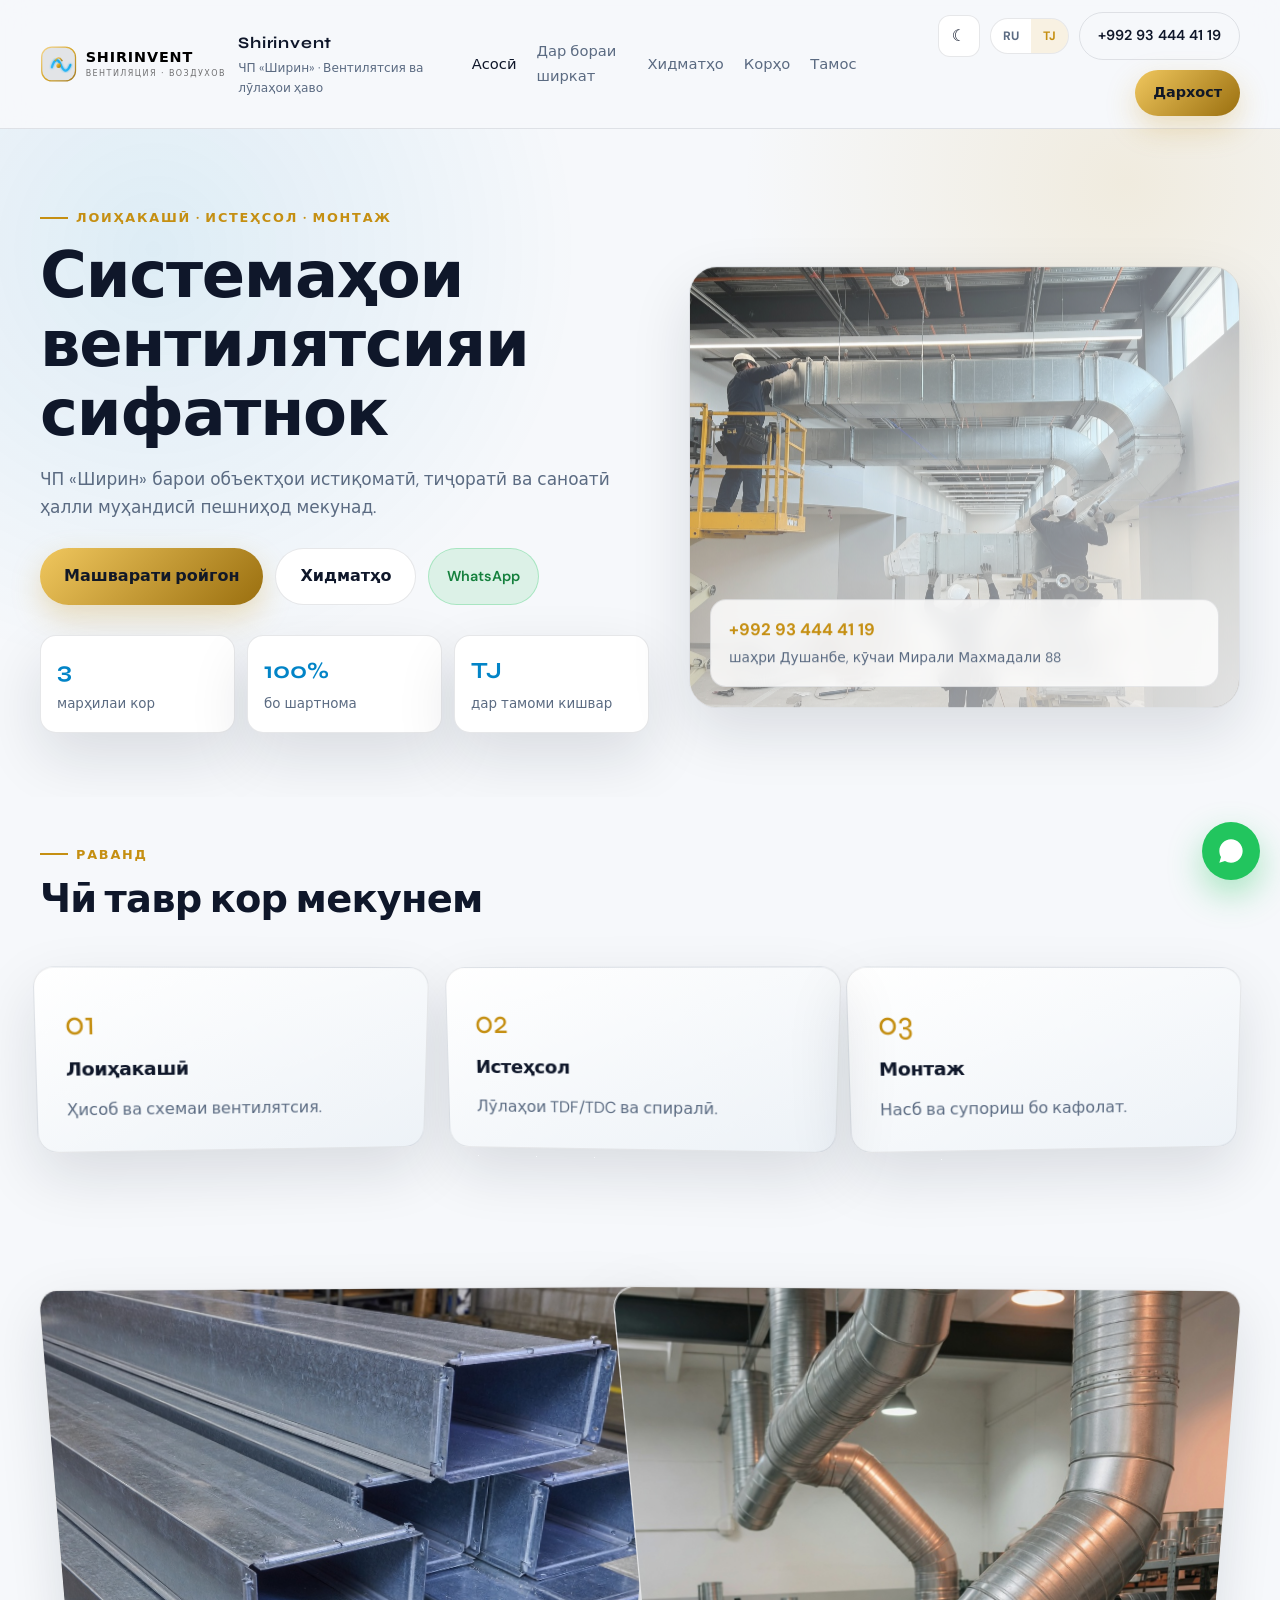
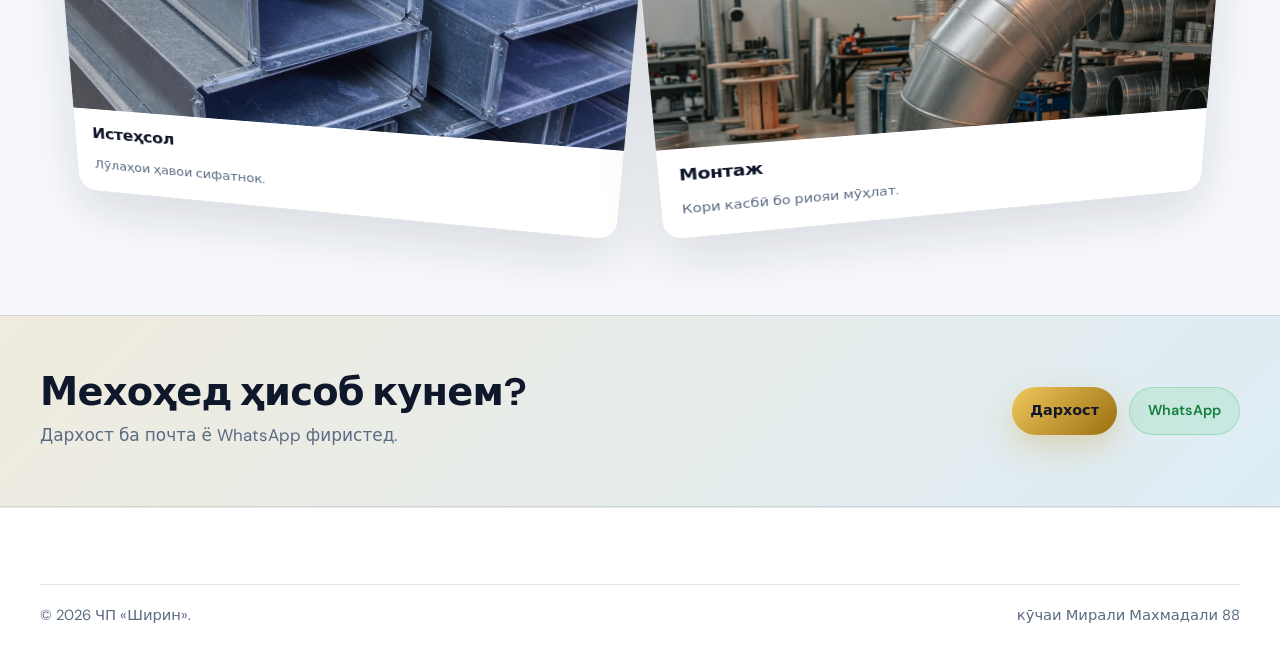
==== tj/index.html @ 2869052f "Initial release: bilingual Shirinvent website (RU/TJ) Premium HVAC company site with dark/light them" ====
<!doctype html>
<html lang="tg">
<head>
  <meta charset="utf-8">
  <meta name="viewport" content="width=device-width, initial-scale=1">
  <title>Shirinvent — Вентилятсия ва лӯлаҳои ҳаво</title>
  <meta name="description" content="ЧП «Ширин» — лоиҳакашӣ, истеҳсол ва монтаж. Душанбе, кӯчаи Мирали Махмадали 88.">
  <link rel="icon" href="../assets/images/logo.svg" type="image/svg+xml">
  <link rel="alternate" hreflang="ru" href="../ru/index.html">
  <link rel="alternate" hreflang="tg" href="./index.html">
  <script>(function(){var t=localStorage.getItem("shirinvent-theme");if(t)document.documentElement.setAttribute("data-theme",t);})();</script>
  <link rel="preconnect" href="https://fonts.googleapis.com">
  <link rel="preconnect" href="https://fonts.gstatic.com" crossorigin>
  <link href="https://fonts.googleapis.com/css2?family=DM+Sans:ital,opsz,wght@0,9..40,400;0,9..40,500;0,9..40,700&family=Syne:wght@500;700;800&display=swap" rel="stylesheet">
  <link rel="stylesheet" href="../assets/css/styles.css">
</head>
<body>
  <div class="scroll-progress" aria-hidden="true"></div>
  <header class="topbar">
    <div class="shell topbar-inner">
      <a class="brand" href="./index.html"><img class="brand-mark" src="../assets/images/logo.svg" alt="Shirinvent" width="200" height="48"><span class="brand-copy"><strong>Shirinvent</strong><span>ЧП «Ширин» · Вентилятсия ва лӯлаҳои ҳаво</span></span></a>
      <nav class="nav"><a aria-current="page" href="./index.html">Асосӣ</a><a href="./about.html">Дар бораи ширкат</a><a href="./services.html">Хидматҳо</a><a href="./gallery.html">Корҳо</a><a href="./contacts.html">Тамос</a></nav>
      <div class="header-actions">
        <button class="theme-toggle" type="button" data-theme-toggle aria-pressed="true" aria-label="Мавзӯъ"><span class="theme-icon-sun">☀</span><span class="theme-icon-moon">☾</span></button>
        <div class="lang-switch"><a href="../ru/index.html">RU</a><a class="active" href="./index.html">TJ</a></div>
        <a class="ghost" href="tel:+992934444119">+992 93 444 41 19</a>
        <a class="cta" href="./contacts.html#lead-form">Дархост</a>
        <button class="menu-toggle" type="button" data-menu-button aria-expanded="false">≡</button>
      </div>
    </div>
    <div class="shell mobile-panel" data-mobile-panel><nav><a href="./index.html">Асосӣ</a><a href="./about.html">Дар бораи ширкат</a><a href="./services.html">Хидматҳо</a><a href="./gallery.html">Корҳо</a><a href="./contacts.html">Тамос</a><a href="../ru/index.html">Русский</a></nav></div>
  </header>
  <main>
    <section class="hero">
      <div class="shell hero-grid">
        <div class="hero-copy">
          <span class="eyebrow" data-reveal>Лоиҳакашӣ · Истеҳсол · Монтаж</span>
          <h1 data-reveal data-delay="1">Системаҳои вентилятсияи сифатнок</h1>
          <p class="lead" data-reveal data-delay="2">ЧП «Ширин» барои объектҳои истиқоматӣ, тиҷоратӣ ва саноатӣ ҳалли муҳандисӣ пешниҳод мекунад.</p>
          <div class="hero-actions" data-reveal data-delay="3">
            <a class="cta cta-lg" href="./contacts.html#lead-form">Машварати ройгон</a>
            <a class="cta-outline cta-lg" href="./services.html">Хидматҳо</a>
            <a class="whatsapp" href="https://wa.me/992934444119">WhatsApp</a>
          </div>
          <div class="hero-metrics" data-reveal data-delay="3">
            <article class="metric"><strong>3</strong><span>марҳилаи кор</span></article>
            <article class="metric"><strong>100%</strong><span>бо шартнома</span></article>
            <article class="metric"><strong>TJ</strong><span>дар тамоми кишвар</span></article>
          </div>
        </div>
        <div class="hero-visual" data-parallax="0.12" data-reveal data-delay="2">
          <img src="../assets/images/hero-ducts.jpg" alt="Лӯлаҳои ҳавои спиралӣ" width="1152" height="864" loading="eager">
          <div class="hero-badge"><strong>+992 93 444 41 19</strong><span>шаҳри Душанбе, кӯчаи Мирали Махмадали 88</span></div>
        </div>
      </div>
    </section>
    <section class="scroll-3d-stage" data-3d-stage>
      <div class="shell">
        <div class="section-head"><div><span class="section-kicker">Раванд</span><h2>Чӣ тавр кор мекунем</h2></div></div>
        <div class="scroll-3d-track">
          <article class="scroll-3d-card" data-3d-card data-reveal><div class="step">01</div><h3>Лоиҳакашӣ</h3><p style="color:var(--muted);margin:0;">Ҳисоб ва схемаи вентилятсия.</p></article>
          <article class="scroll-3d-card" data-3d-card data-reveal data-delay="1"><div class="step">02</div><h3>Истеҳсол</h3><p style="color:var(--muted);margin:0;">Лӯлаҳои TDF/TDC ва спиралӣ.</p></article>
          <article class="scroll-3d-card" data-3d-card data-reveal data-delay="2"><div class="step">03</div><h3>Монтаж</h3><p style="color:var(--muted);margin:0;">Насб ва супориш бо кафолат.</p></article>
        </div>
      </div>
    </section>
    <section class="section">
      <div class="shell split">
        <article class="media-card" data-reveal data-3d-card><img src="../assets/images/production.jpg" alt="Истеҳсол" loading="lazy"><div class="media-body"><h3>Истеҳсол</h3><p>Лӯлаҳои ҳавои сифатнок.</p></div></article>
        <article class="media-card" data-reveal data-delay="1" data-3d-card><img src="../assets/images/installation.jpg" alt="Монтаж" loading="lazy"><div class="media-body"><h3>Монтаж</h3><p>Кори касбӣ бо риояи мӯҳлат.</p></div></article>
      </div>
    </section>
    <section class="cta-band"><div class="shell cta-band-inner"><div><h2 style="margin-bottom:8px;">Мехоҳед ҳисоб кунем?</h2><p class="lead" style="margin:0;">Дархост ба почта ё WhatsApp фиристед.</p></div><div class="hero-actions" style="margin:0;"><a class="cta" href="./contacts.html#lead-form">Дархост</a><a class="whatsapp" href="https://wa.me/992934444119">WhatsApp</a></div></div></section>
  </main>
  <footer class="footer"><div class="shell"><div class="footer-bottom"><span>© <span data-year></span> ЧП «Ширин».</span><span>кӯчаи Мирали Махмадали 88</span></div></div></footer>
  <a class="float-wa" href="https://wa.me/992934444119" target="_blank" rel="noopener" aria-label="WhatsApp"><svg viewBox="0 0 24 24" fill="currentColor" aria-hidden="true"><path d="M17.472 14.382c-.297-.149-1.758-.867-2.03-.967-.273-.099-.471-.148-.67.15-.197.297-.767.966-.94 1.164-.173.199-.347.223-.644.075-.297-.15-1.255-.463-2.39-1.475-.883-.788-1.48-1.761-1.653-2.059-.173-.297-.018-.458.13-.606.134-.133.298-.347.446-.52.149-.174.198-.298.298-.497.099-.198.05-.371-.025-.52-.075-.149-.669-1.612-.916-2.207-.242-.579-.487-.5-.669-.51-.173-.008-.371-.01-.57-.01-.198 0-.52.074-.792.372-.272.297-1.04 1.016-1.04 2.479 0 1.462 1.065 2.875 1.213 3.074.149.198 2.096 3.2 5.077 4.487.709.306 1.262.489 1.694.625.712.227 1.36.195 1.871.118.571-.085 1.758-.719 2.006-1.413.248-.694.248-1.289.173-1.413-.074-.124-.272-.198-.57-.347z"/><path d="M12 2C6.477 2 2 6.477 2 12c0 1.89.525 3.66 1.438 5.168L2 22l4.832-1.438A9.955 9.955 0 0012 22c5.523 0 10-4.477 10-10S17.523 2 12 2z"/></svg></a>
  <script src="../assets/js/app.js"></script>
</body>
</html>
---- assets/css/styles.css ----
:root,
[data-theme="dark"] {
  --bg: #070b10;
  --bg-elevated: #0f1620;
  --bg-card: #141d28;
  --bg-soft: #1a2432;
  --border: rgba(148, 163, 184, 0.16);
  --text: #eef3f9;
  --muted: #8fa3bb;
  --accent: #e8b84a;
  --accent-2: #c9921d;
  --accent-soft: rgba(232, 184, 74, 0.14);
  --sky: #38bdf8;
  --sky-soft: rgba(56, 189, 248, 0.14);
  --success: #22c55e;
  --danger: #f87171;
  --topbar-bg: rgba(7, 11, 16, 0.82);
  --hero-overlay: linear-gradient(135deg, rgba(7, 11, 16, 0.2), rgba(7, 11, 16, 0.75));
  --shadow: 0 28px 70px rgba(0, 0, 0, 0.42);
  --img-overlay: linear-gradient(180deg, transparent 30%, rgba(7, 11, 16, 0.88));
  color-scheme: dark;
}

[data-theme="light"] {
  --bg: #f6f8fb;
  --bg-elevated: #ffffff;
  --bg-card: #ffffff;
  --bg-soft: #edf2f7;
  --border: rgba(15, 23, 42, 0.1);
  --text: #0f172a;
  --muted: #5b6b82;
  --accent: #c58f12;
  --accent-2: #9a6f0f;
  --accent-soft: rgba(197, 143, 18, 0.12);
  --sky: #0284c7;
  --sky-soft: rgba(2, 132, 199, 0.1);
  --success: #15803d;
  --danger: #dc2626;
  --topbar-bg: rgba(246, 248, 251, 0.88);
  --hero-overlay: linear-gradient(135deg, rgba(255, 255, 255, 0.1), rgba(246, 248, 251, 0.82));
  --shadow: 0 24px 60px rgba(15, 23, 42, 0.12);
  --img-overlay: linear-gradient(180deg, transparent 25%, rgba(246, 248, 251, 0.95));
  color-scheme: light;
}

:root {
  --shell: min(1200px, calc(100% - 32px));
  --radius: 20px;
  --font-display: "Syne", system-ui, sans-serif;
  --font-body: "DM Sans", system-ui, sans-serif;
}

*, *::before, *::after { box-sizing: border-box; }
html { scroll-behavior: smooth; }
body {
  margin: 0;
  font-family: var(--font-body);
  background: var(--bg);
  color: var(--text);
  line-height: 1.65;
  -webkit-font-smoothing: antialiased;
  transition: background 0.35s ease, color 0.35s ease;
}
img { max-width: 100%; display: block; height: auto; }
a { color: inherit; text-decoration: none; }
button, input, select, textarea { font: inherit; color: inherit; }
.shell { width: var(--shell); margin-inline: auto; }

.scroll-progress {
  position: fixed;
  top: 0;
  left: 0;
  right: 0;
  height: 3px;
  z-index: 120;
  background: linear-gradient(90deg, var(--sky), var(--accent));
  transform-origin: left center;
  transform: scaleX(0);
}

.topbar {
  position: sticky;
  top: 0;
  z-index: 100;
  backdrop-filter: blur(18px);
  background: var(--topbar-bg);
  border-bottom: 1px solid var(--border);
}
.topbar-inner {
  display: flex;
  align-items: center;
  justify-content: space-between;
  gap: 16px;
  padding: 12px 0;
}
.brand { display: flex; align-items: center; gap: 12px; min-width: 0; }
.brand-mark { height: 44px; width: auto; flex-shrink: 0; color: var(--text); }
.brand-copy { display: grid; gap: 2px; min-width: 0; }
.brand-copy strong {
  font-family: var(--font-display);
  font-size: 1rem;
  letter-spacing: 0.05em;
}
.brand-copy span { color: var(--muted); font-size: 0.76rem; }

.nav { display: flex; gap: 20px; align-items: center; }
.nav a {
  color: var(--muted);
  font-size: 0.92rem;
  font-weight: 500;
  transition: color 0.2s;
}
.nav a:hover, .nav a[aria-current="page"] { color: var(--text); }

.header-actions { display: flex; align-items: center; gap: 10px; flex-wrap: wrap; justify-content: flex-end; }

.theme-toggle,
.lang-switch a,
.menu-toggle {
  transition: background 0.2s, border-color 0.2s, transform 0.2s;
}

.theme-toggle {
  width: 42px;
  height: 42px;
  border-radius: 12px;
  border: 1px solid var(--border);
  background: var(--bg-elevated);
  display: grid;
  place-items: center;
  cursor: pointer;
  position: relative;
}
.theme-toggle .theme-icon-sun,
.theme-toggle .theme-icon-moon {
  position: absolute;
  font-size: 1rem;
  transition: opacity 0.25s, transform 0.25s;
}
[data-theme="dark"] .theme-toggle .theme-icon-sun { opacity: 1; transform: rotate(0); }
[data-theme="dark"] .theme-toggle .theme-icon-moon { opacity: 0; transform: rotate(90deg); }
[data-theme="light"] .theme-toggle .theme-icon-sun { opacity: 0; transform: rotate(-90deg); }
[data-theme="light"] .theme-toggle .theme-icon-moon { opacity: 1; transform: rotate(0); }

.lang-switch {
  display: inline-flex;
  border: 1px solid var(--border);
  border-radius: 999px;
  overflow: hidden;
  background: var(--bg-elevated);
}
.lang-switch a {
  padding: 7px 12px;
  font-size: 0.76rem;
  font-weight: 700;
  color: var(--muted);
}
.lang-switch a.active { background: var(--accent-soft); color: var(--accent); }

.cta, .ghost, .whatsapp, .cta-outline {
  display: inline-flex;
  align-items: center;
  justify-content: center;
  gap: 8px;
  border-radius: 999px;
  padding: 11px 18px;
  font-weight: 600;
  font-size: 0.9rem;
  transition: transform 0.2s, box-shadow 0.2s, background 0.2s;
  white-space: nowrap;
}
.cta {
  background: linear-gradient(135deg, #f0c75e, var(--accent-2));
  color: #111827;
  box-shadow: 0 12px 30px rgba(201, 146, 29, 0.28);
  border: none;
  cursor: pointer;
}
.cta:hover { transform: translateY(-2px); }
.cta-lg { padding: 14px 24px; font-size: 1rem; }
.cta-outline {
  border: 1px solid var(--border);
  color: var(--text);
  background: var(--bg-elevated);
}
.ghost {
  border: 1px solid var(--border);
  color: var(--text);
  background: transparent;
}
.whatsapp {
  background: rgba(34, 197, 94, 0.12);
  color: var(--success);
  border: 1px solid rgba(34, 197, 94, 0.28);
}

.menu-toggle {
  display: none;
  width: 42px;
  height: 42px;
  border-radius: 12px;
  border: 1px solid var(--border);
  background: var(--bg-elevated);
  color: var(--text);
  font-size: 1.25rem;
  cursor: pointer;
}
.mobile-panel { display: none; padding-bottom: 14px; }
.mobile-panel nav { display: grid; gap: 10px; padding-top: 8px; }
.mobile-panel a { color: var(--muted); font-weight: 500; }
.mobile-panel.open { display: block; }

.float-wa {
  position: fixed;
  right: 20px;
  bottom: 20px;
  z-index: 90;
  width: 58px;
  height: 58px;
  border-radius: 50%;
  background: #22c55e;
  color: #fff;
  display: grid;
  place-items: center;
  box-shadow: 0 14px 34px rgba(34, 197, 94, 0.38);
  transition: transform 0.2s;
}
.float-wa:hover { transform: scale(1.06); }
.float-wa svg { width: 28px; height: 28px; }

.hero {
  position: relative;
  overflow: hidden;
  padding: 72px 0 64px;
}
.hero::before {
  content: "";
  position: absolute;
  inset: 0;
  background:
    radial-gradient(circle at 12% 18%, var(--sky-soft), transparent 34%),
    radial-gradient(circle at 88% 8%, var(--accent-soft), transparent 30%);
  pointer-events: none;
}
.hero-grid {
  position: relative;
  display: grid;
  grid-template-columns: 1.05fr 0.95fr;
  gap: 40px;
  align-items: center;
}
.eyebrow, .section-kicker {
  display: inline-flex;
  align-items: center;
  gap: 8px;
  color: var(--accent);
  font-size: 0.8rem;
  font-weight: 700;
  letter-spacing: 0.14em;
  text-transform: uppercase;
  margin-bottom: 14px;
}
.eyebrow::before, .section-kicker::before {
  content: "";
  width: 28px;
  height: 2px;
  background: var(--accent);
}
h1, h2, h3 {
  font-family: var(--font-display);
  line-height: 1.08;
  margin: 0 0 16px;
  letter-spacing: -0.02em;
}
h1 { font-size: clamp(2.2rem, 5vw, 4rem); }
h2 { font-size: clamp(1.7rem, 3vw, 2.5rem); }
h3 { font-size: 1.15rem; }
.lead { color: var(--muted); font-size: 1.06rem; max-width: 58ch; }
.hero-actions { display: flex; flex-wrap: wrap; gap: 12px; margin-top: 26px; }
.hero-metrics {
  display: grid;
  grid-template-columns: repeat(3, 1fr);
  gap: 12px;
  margin-top: 30px;
}
.metric {
  padding: 16px;
  border: 1px solid var(--border);
  border-radius: 16px;
  background: var(--bg-card);
  box-shadow: var(--shadow);
}
.metric strong {
  display: block;
  font-family: var(--font-display);
  font-size: 1.45rem;
  color: var(--sky);
}
.metric span { color: var(--muted); font-size: 0.84rem; }

.hero-visual {
  position: relative;
  min-height: 440px;
  border-radius: 28px;
  overflow: hidden;
  border: 1px solid var(--border);
  box-shadow: var(--shadow);
  transform-style: preserve-3d;
}
.hero-visual img {
  width: 100%;
  height: 100%;
  object-fit: cover;
  min-height: 440px;
}
.hero-visual::after {
  content: "";
  position: absolute;
  inset: 0;
  background: var(--hero-overlay);
}
.hero-badge {
  position: absolute;
  left: 20px;
  right: 20px;
  bottom: 20px;
  z-index: 2;
  padding: 16px 18px;
  border-radius: 16px;
  background: rgba(0, 0, 0, 0.45);
  border: 1px solid rgba(255, 255, 255, 0.12);
  backdrop-filter: blur(10px);
}
[data-theme="light"] .hero-badge {
  background: rgba(255, 255, 255, 0.82);
  border-color: var(--border);
}
.hero-badge strong { color: var(--accent); font-size: 1.05rem; display: block; }
.hero-badge span { color: var(--muted); font-size: 0.86rem; }

.section { padding: 72px 0; }
.section-head {
  display: flex;
  justify-content: space-between;
  align-items: end;
  gap: 24px;
  margin-bottom: 32px;
}
.cards { display: grid; grid-template-columns: repeat(3, 1fr); gap: 18px; }
.card {
  padding: 24px;
  border-radius: var(--radius);
  border: 1px solid var(--border);
  background: var(--bg-card);
  box-shadow: var(--shadow);
  transition: transform 0.25s, border-color 0.25s;
}
.card:hover { transform: translateY(-4px); border-color: rgba(232, 184, 74, 0.35); }
.card-icon {
  width: 48px;
  height: 48px;
  border-radius: 14px;
  display: grid;
  place-items: center;
  margin-bottom: 14px;
  background: var(--sky-soft);
  color: var(--sky);
  font-size: 1.2rem;
}
.card p { color: var(--muted); margin: 0; font-size: 0.94rem; }

.split { display: grid; grid-template-columns: 1fr 1fr; gap: 24px; align-items: stretch; }
.panel {
  padding: 28px;
  border-radius: var(--radius);
  border: 1px solid var(--border);
  background: var(--bg-card);
  box-shadow: var(--shadow);
}
.check-list {
  list-style: none;
  padding: 0;
  margin: 18px 0 0;
  display: grid;
  gap: 12px;
}
.check-list li { display: flex; gap: 10px; color: var(--muted); }
.check-list li::before { content: "✓"; color: var(--accent); font-weight: 700; }

.media-card {
  border-radius: var(--radius);
  overflow: hidden;
  border: 1px solid var(--border);
  background: var(--bg-card);
  box-shadow: var(--shadow);
  transform-style: preserve-3d;
  will-change: transform;
}
.media-card img { width: 100%; aspect-ratio: 4/3; object-fit: cover; }
.media-card .media-body { padding: 20px; }
.media-card p { color: var(--muted); margin: 0; font-size: 0.92rem; }

.scroll-3d-stage {
  padding: 40px 0 80px;
  perspective: 1200px;
}
.scroll-3d-track {
  display: grid;
  grid-template-columns: repeat(3, 1fr);
  gap: 20px;
  transform-style: preserve-3d;
  transform: rotateX(calc((0.5 - var(--scroll-p, 0)) * 8deg));
  transition: transform 0.1s linear;
}
.scroll-3d-card {
  padding: 28px;
  border-radius: var(--radius);
  border: 1px solid var(--border);
  background: linear-gradient(160deg, var(--bg-card), var(--bg-soft));
  box-shadow: var(--shadow);
  transform-style: preserve-3d;
  will-change: transform;
}
.scroll-3d-card .step {
  font-family: var(--font-display);
  font-size: 2rem;
  color: var(--accent);
  margin-bottom: 8px;
}

.products-grid { display: grid; grid-template-columns: repeat(2, 1fr); gap: 18px; }
.product-card {
  padding: 26px;
  border-radius: var(--radius);
  border: 1px solid var(--border);
  background: var(--bg-card);
  box-shadow: var(--shadow);
}
.product-card .tag {
  display: inline-block;
  margin-bottom: 12px;
  padding: 6px 10px;
  border-radius: 999px;
  background: var(--accent-soft);
  color: var(--accent);
  font-size: 0.74rem;
  font-weight: 700;
  letter-spacing: 0.08em;
  text-transform: uppercase;
}

.gallery-grid { display: grid; grid-template-columns: repeat(3, 1fr); gap: 16px; }
.gallery-item {
  border-radius: 18px;
  border: 1px solid var(--border);
  background: var(--bg-card);
  overflow: hidden;
  position: relative;
  box-shadow: var(--shadow);
  transition: transform 0.25s;
}
.gallery-item:hover { transform: translateY(-4px); }
.gallery-item img { width: 100%; aspect-ratio: 1; object-fit: cover; }
.gallery-item .gallery-caption {
  position: absolute;
  left: 0;
  right: 0;
  bottom: 0;
  padding: 16px;
  background: var(--img-overlay);
}
.gallery-item strong { display: block; margin-bottom: 4px; }
.gallery-item span { color: var(--muted); font-size: 0.84rem; }

.page-hero {
  padding: 60px 0 36px;
  border-bottom: 1px solid var(--border);
  background: linear-gradient(180deg, var(--bg-soft), transparent);
}
.page-hero-box { max-width: 760px; }

.contact-grid { display: grid; grid-template-columns: 0.95fr 1.05fr; gap: 22px; }
.contact-card, .form-panel {
  padding: 28px;
  border-radius: var(--radius);
  border: 1px solid var(--border);
  background: var(--bg-card);
  box-shadow: var(--shadow);
}
.contact-list {
  list-style: none;
  padding: 0;
  margin: 0;
  display: grid;
  gap: 16px;
}
.contact-list li { display: grid; gap: 4px; }
.contact-list strong {
  color: var(--muted);
  font-size: 0.8rem;
  text-transform: uppercase;
  letter-spacing: 0.08em;
}
.contact-list a { color: var(--sky); }
.inline-actions { display: flex; flex-wrap: wrap; gap: 10px; }

.form-grid { display: grid; gap: 14px; }
.form-grid.two { grid-template-columns: 1fr 1fr; }
label { display: grid; gap: 6px; color: var(--muted); font-size: 0.9rem; }
input, select, textarea {
  width: 100%;
  border: 1px solid var(--border);
  background: var(--bg);
  color: var(--text);
  border-radius: 12px;
  padding: 12px 14px;
}
textarea { min-height: 120px; resize: vertical; }
.form-actions { display: flex; flex-wrap: wrap; gap: 10px; }
.fineprint { color: var(--muted); font-size: 0.82rem; margin: 0; }
.fineprint.success { color: var(--success); }
.fineprint.error { color: var(--danger); }

.cta-band {
  margin: 0;
  padding: 56px 0;
  background: linear-gradient(135deg, var(--accent-soft), var(--sky-soft));
  border-block: 1px solid var(--border);
}
.cta-band-inner {
  display: flex;
  justify-content: space-between;
  align-items: center;
  gap: 24px;
}

.footer {
  padding: 48px 0 28px;
  border-top: 1px solid var(--border);
  background: var(--bg-elevated);
}
.footer-grid {
  display: grid;
  grid-template-columns: 1.4fr repeat(3, 1fr);
  gap: 24px;
}
.footer h4 { margin: 0 0 12px; font-size: 0.9rem; }
.footer ul { list-style: none; padding: 0; margin: 0; display: grid; gap: 8px; }
.footer a, .footer span { color: var(--muted); font-size: 0.92rem; }
.footer-bottom {
  margin-top: 28px;
  padding-top: 18px;
  border-top: 1px solid var(--border);
  display: flex;
  justify-content: space-between;
  gap: 12px;
  color: var(--muted);
  font-size: 0.86rem;
  flex-wrap: wrap;
}

[data-reveal] {
  opacity: 0;
  transform: translateY(22px);
  transition: opacity 0.65s ease, transform 0.65s ease;
}
[data-reveal].visible { opacity: 1; transform: none; }
[data-delay="1"] { transition-delay: 0.1s; }
[data-delay="2"] { transition-delay: 0.2s; }
[data-delay="3"] { transition-delay: 0.3s; }

.map-embed {
  margin-top: 18px;
  border-radius: 16px;
  overflow: hidden;
  border: 1px solid var(--border);
  min-height: 220px;
  background: var(--bg-soft);
}
.map-embed iframe { width: 100%; height: 260px; border: 0; display: block; }

@media (max-width: 1024px) {
  .nav, .header-actions .ghost { display: none; }
  .menu-toggle { display: inline-grid; place-items: center; }
  .hero-grid, .split, .contact-grid, .cards, .products-grid, .gallery-grid,
  .footer-grid, .cta-band-inner, .scroll-3d-track { grid-template-columns: 1fr; }
  .hero-metrics { grid-template-columns: 1fr; }
  .form-grid.two { grid-template-columns: 1fr; }
  .section-head { flex-direction: column; align-items: start; }
}

@media (max-width: 640px) {
  :root { --shell: min(1200px, calc(100% - 20px)); }
  .header-actions .cta { display: none; }
  .float-wa { right: 14px; bottom: 14px; width: 52px; height: 52px; }
  h1 { font-size: 2rem; }
  .hero { padding-top: 48px; }
  .hero-visual { min-height: 300px; }
  .hero-visual img { min-height: 300px; }
}
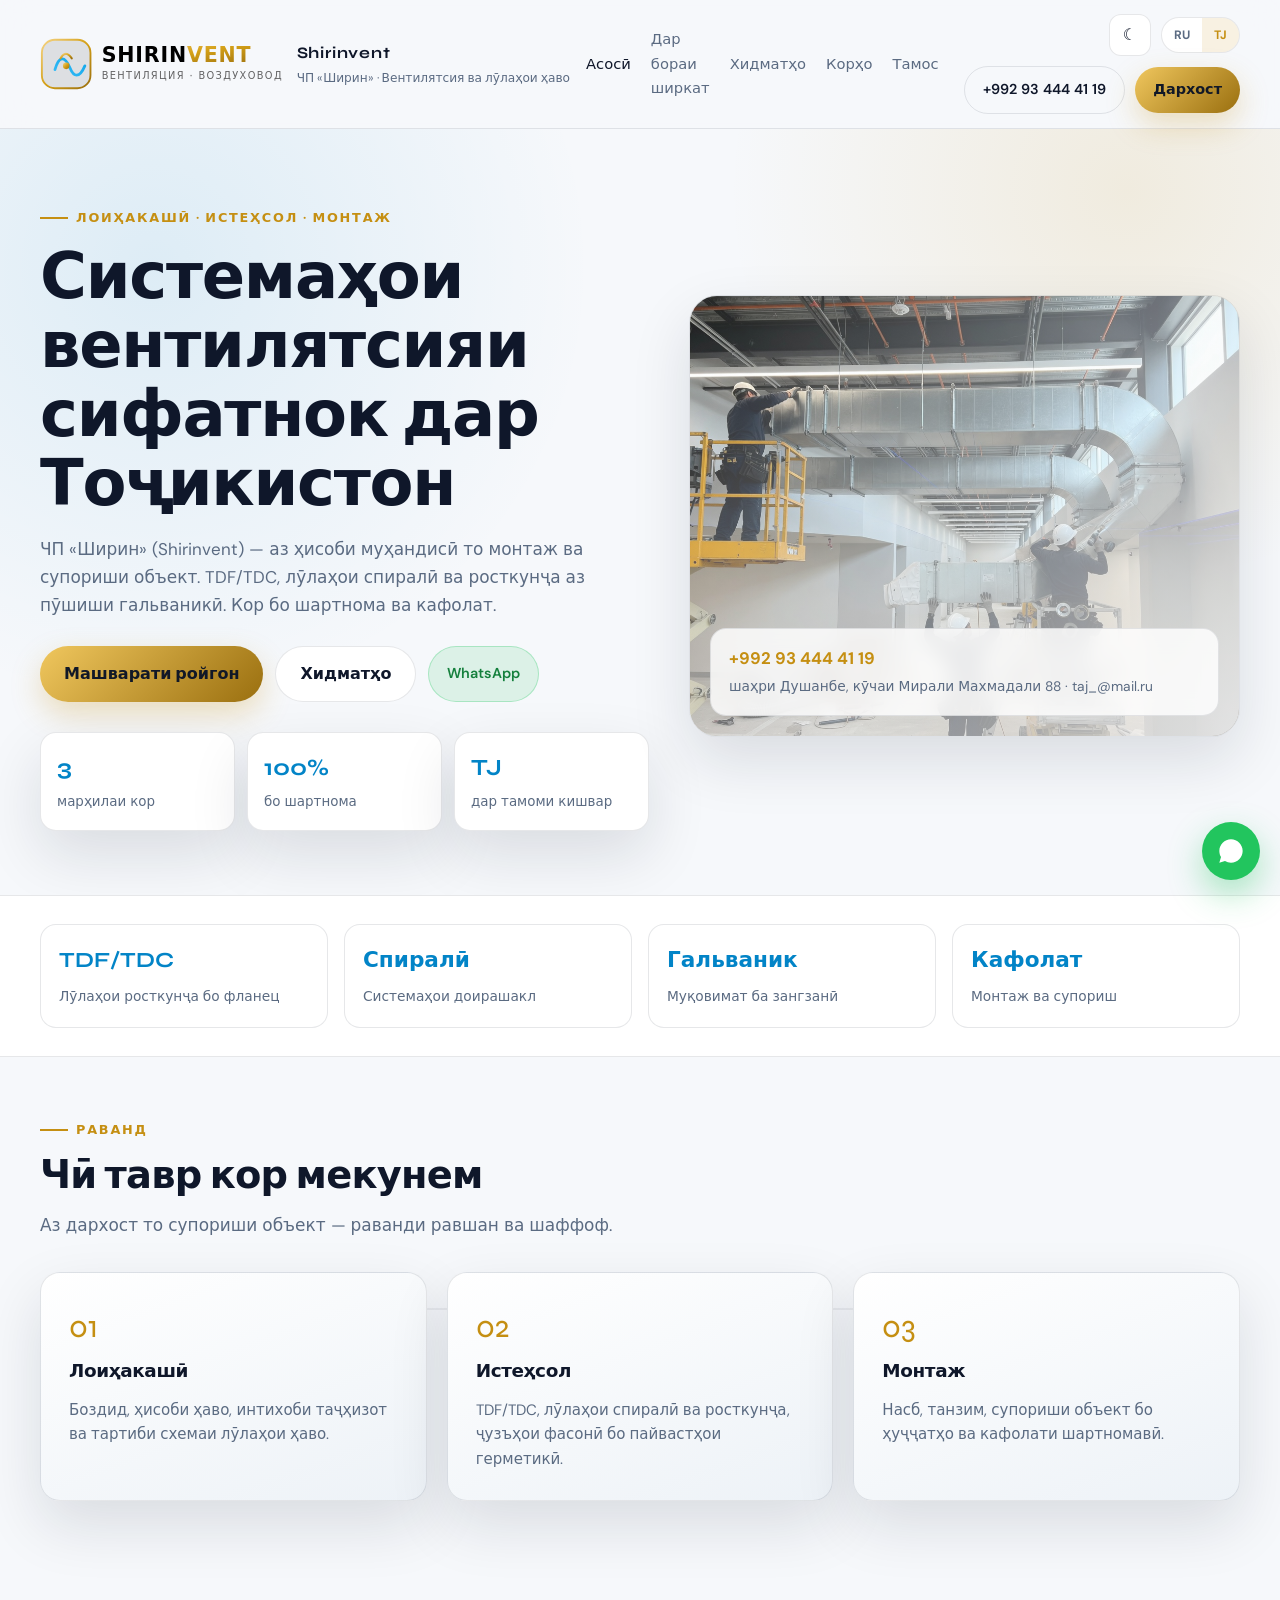
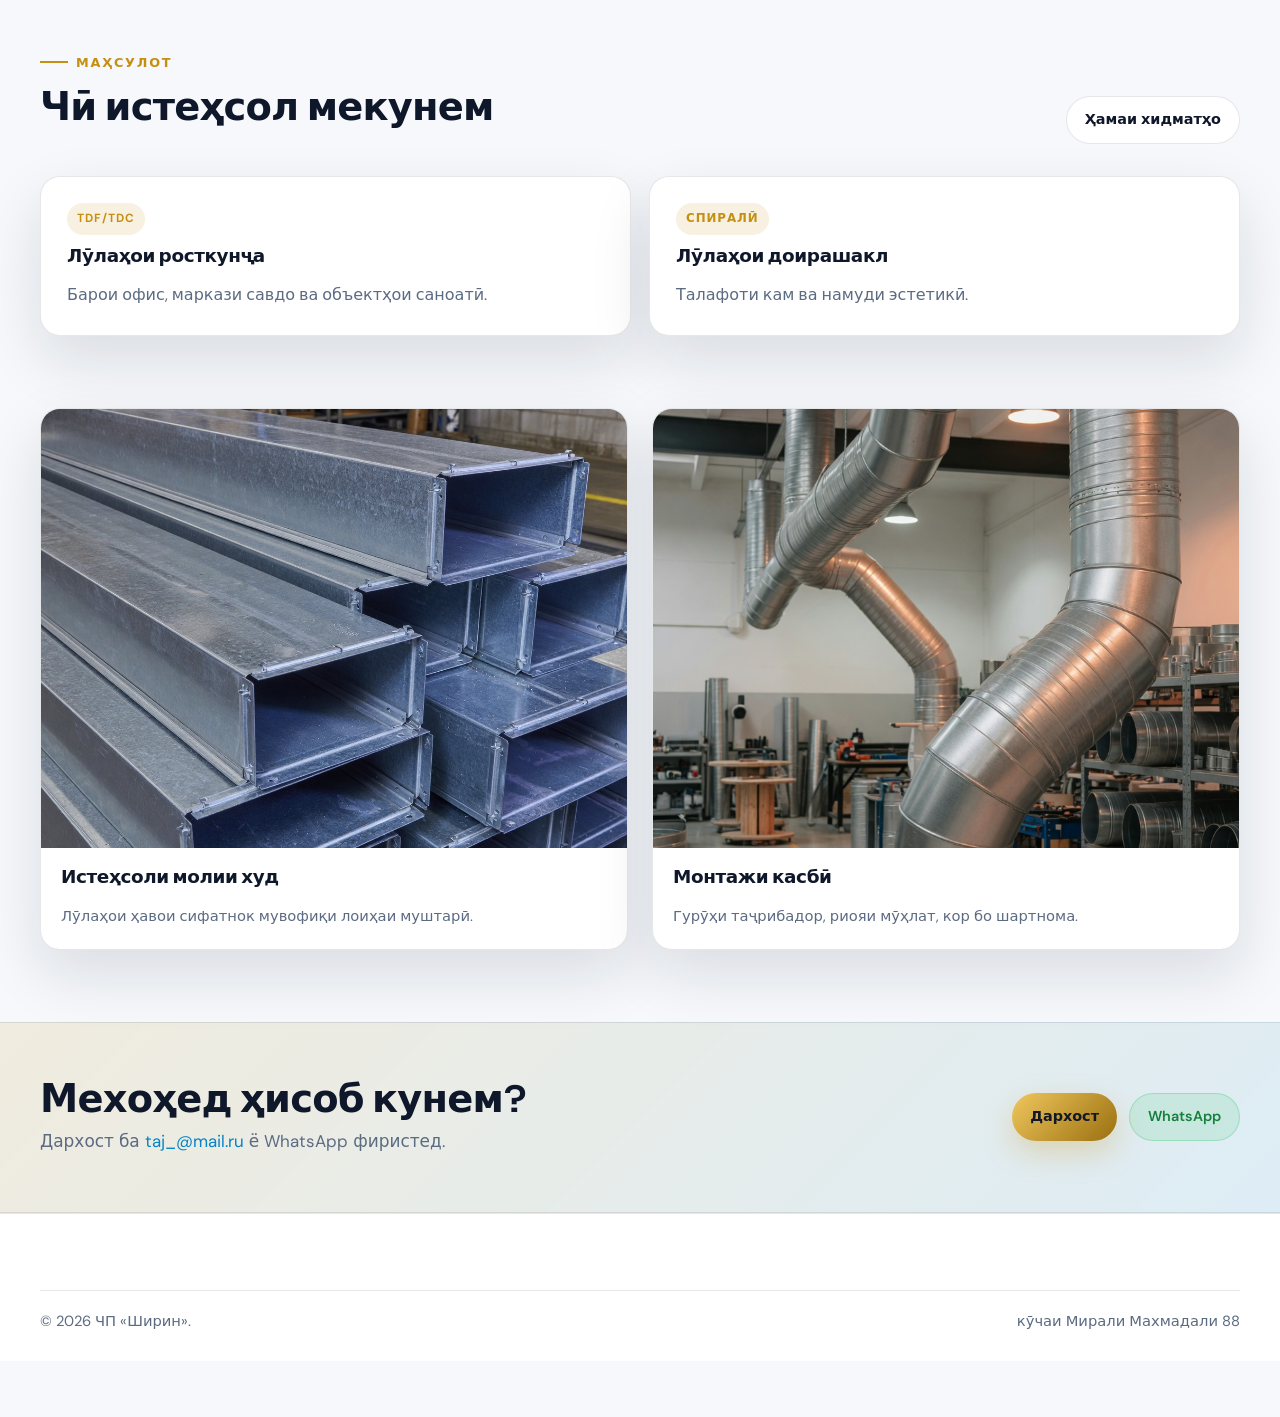
==== commit 2b066855: "Fix scroll UX: smart header, clean animations, larger logo Remove crooked 3D scroll transforms in fa" ====
--- a/tj/index.html
+++ b/tj/index.html
@@ -4,7 +4,7 @@
   <meta charset="utf-8">
   <meta name="viewport" content="width=device-width, initial-scale=1">
   <title>Shirinvent — Вентилятсия ва лӯлаҳои ҳаво</title>
-  <meta name="description" content="ЧП «Ширин» — лоиҳакашӣ, истеҳсол ва монтаж. Душанбе, кӯчаи Мирали Махмадали 88.">
+  <meta name="description" content="ЧП «Ширин» — лоиҳакашӣ, истеҳсол ва монтаж. TDF/TDC, лӯлаҳои спиралӣ. Душанбе, кӯчаи Мирали Махмадали 88.">
   <link rel="icon" href="../assets/images/logo.svg" type="image/svg+xml">
   <link rel="alternate" hreflang="ru" href="../ru/index.html">
   <link rel="alternate" hreflang="tg" href="./index.html">
@@ -18,14 +18,14 @@
   <div class="scroll-progress" aria-hidden="true"></div>
   <header class="topbar">
     <div class="shell topbar-inner">
-      <a class="brand" href="./index.html"><img class="brand-mark" src="../assets/images/logo.svg" alt="Shirinvent" width="200" height="48"><span class="brand-copy"><strong>Shirinvent</strong><span>ЧП «Ширин» · Вентилятсия ва лӯлаҳои ҳаво</span></span></a>
+      <a class="brand" href="./index.html"><img class="brand-mark" src="../assets/images/logo.svg" alt="Shirinvent" width="260" height="60"><span class="brand-copy"><strong>Shirinvent</strong><span>ЧП «Ширин» · Вентилятсия ва лӯлаҳои ҳаво</span></span></a>
       <nav class="nav"><a aria-current="page" href="./index.html">Асосӣ</a><a href="./about.html">Дар бораи ширкат</a><a href="./services.html">Хидматҳо</a><a href="./gallery.html">Корҳо</a><a href="./contacts.html">Тамос</a></nav>
       <div class="header-actions">
         <button class="theme-toggle" type="button" data-theme-toggle aria-pressed="true" aria-label="Мавзӯъ"><span class="theme-icon-sun">☀</span><span class="theme-icon-moon">☾</span></button>
         <div class="lang-switch"><a href="../ru/index.html">RU</a><a class="active" href="./index.html">TJ</a></div>
         <a class="ghost" href="tel:+992934444119">+992 93 444 41 19</a>
         <a class="cta" href="./contacts.html#lead-form">Дархост</a>
-        <button class="menu-toggle" type="button" data-menu-button aria-expanded="false">≡</button>
+        <button class="menu-toggle" type="button" data-menu-button aria-expanded="false" aria-label="Меню">≡</button>
       </div>
     </div>
     <div class="shell mobile-panel" data-mobile-panel><nav><a href="./index.html">Асосӣ</a><a href="./about.html">Дар бораи ширкат</a><a href="./services.html">Хидматҳо</a><a href="./gallery.html">Корҳо</a><a href="./contacts.html">Тамос</a><a href="../ru/index.html">Русский</a></nav></div>
@@ -35,8 +35,8 @@
       <div class="shell hero-grid">
         <div class="hero-copy">
           <span class="eyebrow" data-reveal>Лоиҳакашӣ · Истеҳсол · Монтаж</span>
-          <h1 data-reveal data-delay="1">Системаҳои вентилятсияи сифатнок</h1>
-          <p class="lead" data-reveal data-delay="2">ЧП «Ширин» барои объектҳои истиқоматӣ, тиҷоратӣ ва саноатӣ ҳалли муҳандисӣ пешниҳод мекунад.</p>
+          <h1 data-reveal data-delay="1">Системаҳои вентилятсияи сифатнок дар Тоҷикистон</h1>
+          <p class="lead" data-reveal data-delay="2">ЧП «Ширин» (Shirinvent) — аз ҳисоби муҳандисӣ то монтаж ва супориши объект. TDF/TDC, лӯлаҳои спиралӣ ва росткунҷа аз пӯшиши гальваникӣ. Кор бо шартнома ва кафолат.</p>
           <div class="hero-actions" data-reveal data-delay="3">
             <a class="cta cta-lg" href="./contacts.html#lead-form">Машварати ройгон</a>
             <a class="cta-outline cta-lg" href="./services.html">Хидматҳо</a>
@@ -48,29 +48,51 @@
             <article class="metric"><strong>TJ</strong><span>дар тамоми кишвар</span></article>
           </div>
         </div>
-        <div class="hero-visual" data-parallax="0.12" data-reveal data-delay="2">
+        <div class="hero-visual" data-reveal data-delay="2">
           <img src="../assets/images/hero-ducts.jpg" alt="Лӯлаҳои ҳавои спиралӣ" width="1152" height="864" loading="eager">
-          <div class="hero-badge"><strong>+992 93 444 41 19</strong><span>шаҳри Душанбе, кӯчаи Мирали Махмадали 88</span></div>
+          <div class="hero-badge"><strong>+992 93 444 41 19</strong><span>шаҳри Душанбе, кӯчаи Мирали Махмадали 88 · taj_@mail.ru</span></div>
         </div>
       </div>
     </section>
-    <section class="scroll-3d-stage" data-3d-stage>
+
+    <section class="info-strip">
+      <div class="shell info-strip-grid">
+        <article class="info-strip-item" data-reveal><strong>TDF/TDC</strong><span>Лӯлаҳои росткунҷа бо фланец</span></article>
+        <article class="info-strip-item" data-reveal data-delay="1"><strong>Спиралӣ</strong><span>Системаҳои доирашакл</span></article>
+        <article class="info-strip-item" data-reveal data-delay="2"><strong>Гальваник</strong><span>Муқовимат ба зангзанӣ</span></article>
+        <article class="info-strip-item" data-reveal data-delay="3"><strong>Кафолат</strong><span>Монтаж ва супориш</span></article>
+      </div>
+    </section>
+
+    <section class="process-section">
       <div class="shell">
-        <div class="section-head"><div><span class="section-kicker">Раванд</span><h2>Чӣ тавр кор мекунем</h2></div></div>
-        <div class="scroll-3d-track">
-          <article class="scroll-3d-card" data-3d-card data-reveal><div class="step">01</div><h3>Лоиҳакашӣ</h3><p style="color:var(--muted);margin:0;">Ҳисоб ва схемаи вентилятсия.</p></article>
-          <article class="scroll-3d-card" data-3d-card data-reveal data-delay="1"><div class="step">02</div><h3>Истеҳсол</h3><p style="color:var(--muted);margin:0;">Лӯлаҳои TDF/TDC ва спиралӣ.</p></article>
-          <article class="scroll-3d-card" data-3d-card data-reveal data-delay="2"><div class="step">03</div><h3>Монтаж</h3><p style="color:var(--muted);margin:0;">Насб ва супориш бо кафолат.</p></article>
+        <div class="section-head"><div><span class="section-kicker">Раванд</span><h2>Чӣ тавр кор мекунем</h2><p class="lead" style="margin:12px 0 0;">Аз дархост то супориши объект — раванди равшан ва шаффоф.</p></div></div>
+        <div class="process-track">
+          <article class="process-card" data-reveal><div class="step">01</div><h3>Лоиҳакашӣ</h3><p>Боздид, ҳисоби ҳаво, интихоби таҷҳизот ва тартиби схемаи лӯлаҳои ҳаво.</p></article>
+          <article class="process-card" data-reveal data-delay="1"><div class="step">02</div><h3>Истеҳсол</h3><p>TDF/TDC, лӯлаҳои спиралӣ ва росткунҷа, ҷузъҳои фасонӣ бо пайвастҳои герметикӣ.</p></article>
+          <article class="process-card" data-reveal data-delay="2"><div class="step">03</div><h3>Монтаж</h3><p>Насб, танзим, супориши объект бо ҳуҷҷатҳо ва кафолати шартномавӣ.</p></article>
         </div>
       </div>
     </section>
+
     <section class="section">
-      <div class="shell split">
-        <article class="media-card" data-reveal data-3d-card><img src="../assets/images/production.jpg" alt="Истеҳсол" loading="lazy"><div class="media-body"><h3>Истеҳсол</h3><p>Лӯлаҳои ҳавои сифатнок.</p></div></article>
-        <article class="media-card" data-reveal data-delay="1" data-3d-card><img src="../assets/images/installation.jpg" alt="Монтаж" loading="lazy"><div class="media-body"><h3>Монтаж</h3><p>Кори касбӣ бо риояи мӯҳлат.</p></div></article>
+      <div class="shell">
+        <div class="section-head"><div><span class="section-kicker">Маҳсулот</span><h2>Чӣ истеҳсол мекунем</h2></div><a class="cta-outline" href="./services.html">Ҳамаи хидматҳо</a></div>
+        <div class="products-grid">
+          <article class="product-card" data-reveal><span class="tag">TDF/TDC</span><h3>Лӯлаҳои росткунҷа</h3><p style="color:var(--muted);margin:0;">Барои офис, маркази савдо ва объектҳои саноатӣ.</p></article>
+          <article class="product-card" data-reveal data-delay="1"><span class="tag">Спиралӣ</span><h3>Лӯлаҳои доирашакл</h3><p style="color:var(--muted);margin:0;">Талафоти кам ва намуди эстетикӣ.</p></article>
+        </div>
       </div>
     </section>
-    <section class="cta-band"><div class="shell cta-band-inner"><div><h2 style="margin-bottom:8px;">Мехоҳед ҳисоб кунем?</h2><p class="lead" style="margin:0;">Дархост ба почта ё WhatsApp фиристед.</p></div><div class="hero-actions" style="margin:0;"><a class="cta" href="./contacts.html#lead-form">Дархост</a><a class="whatsapp" href="https://wa.me/992934444119">WhatsApp</a></div></div></section>
+
+    <section class="section" style="padding-top:0;">
+      <div class="shell split">
+        <article class="media-card" data-reveal><img src="../assets/images/production.jpg" alt="Истеҳсол" loading="lazy"><div class="media-body"><h3>Истеҳсоли молии худ</h3><p>Лӯлаҳои ҳавои сифатнок мувофиқи лоиҳаи муштарӣ.</p></div></article>
+        <article class="media-card" data-reveal data-delay="1"><img src="../assets/images/installation.jpg" alt="Монтаж" loading="lazy"><div class="media-body"><h3>Монтажи касбӣ</h3><p>Гурӯҳи таҷрибадор, риояи мӯҳлат, кор бо шартнома.</p></div></article>
+      </div>
+    </section>
+
+    <section class="cta-band"><div class="shell cta-band-inner"><div><h2 style="margin-bottom:8px;">Мехоҳед ҳисоб кунем?</h2><p class="lead" style="margin:0;">Дархост ба <a href="mailto:taj_@mail.ru" style="color:var(--sky);">taj_@mail.ru</a> ё WhatsApp фиристед.</p></div><div class="hero-actions" style="margin:0;"><a class="cta" href="./contacts.html#lead-form">Дархост</a><a class="whatsapp" href="https://wa.me/992934444119">WhatsApp</a></div></div></section>
   </main>
   <footer class="footer"><div class="shell"><div class="footer-bottom"><span>© <span data-year></span> ЧП «Ширин».</span><span>кӯчаи Мирали Махмадали 88</span></div></div></footer>
   <a class="float-wa" href="https://wa.me/992934444119" target="_blank" rel="noopener" aria-label="WhatsApp"><svg viewBox="0 0 24 24" fill="currentColor" aria-hidden="true"><path d="M17.472 14.382c-.297-.149-1.758-.867-2.03-.967-.273-.099-.471-.148-.67.15-.197.297-.767.966-.94 1.164-.173.199-.347.223-.644.075-.297-.15-1.255-.463-2.39-1.475-.883-.788-1.48-1.761-1.653-2.059-.173-.297-.018-.458.13-.606.134-.133.298-.347.446-.52.149-.174.198-.298.298-.497.099-.198.05-.371-.025-.52-.075-.149-.669-1.612-.916-2.207-.242-.579-.487-.5-.669-.51-.173-.008-.371-.01-.57-.01-.198 0-.52.074-.792.372-.272.297-1.04 1.016-1.04 2.479 0 1.462 1.065 2.875 1.213 3.074.149.198 2.096 3.2 5.077 4.487.709.306 1.262.489 1.694.625.712.227 1.36.195 1.871.118.571-.085 1.758-.719 2.006-1.413.248-.694.248-1.289.173-1.413-.074-.124-.272-.198-.57-.347z"/><path d="M12 2C6.477 2 2 6.477 2 12c0 1.89.525 3.66 1.438 5.168L2 22l4.832-1.438A9.955 9.955 0 0012 22c5.523 0 10-4.477 10-10S17.523 2 12 2z"/></svg></a>
--- a/assets/css/styles.css
+++ b/assets/css/styles.css
@@ -48,12 +48,17 @@
   --radius: 20px;
   --font-display: "Syne", system-ui, sans-serif;
   --font-body: "DM Sans", system-ui, sans-serif;
+  --header-height: 76px;
 }
 
 *, *::before, *::after { box-sizing: border-box; }
-html { scroll-behavior: smooth; }
+html {
+  scroll-behavior: smooth;
+  scroll-padding-top: calc(var(--header-height) + 16px);
+}
 body {
   margin: 0;
+  padding-top: var(--header-height);
   font-family: var(--font-body);
   background: var(--bg);
   color: var(--text);
@@ -72,29 +77,49 @@
   left: 0;
   right: 0;
   height: 3px;
-  z-index: 120;
+  z-index: 130;
   background: linear-gradient(90deg, var(--sky), var(--accent));
   transform-origin: left center;
   transform: scaleX(0);
+  pointer-events: none;
 }
 
 .topbar {
-  position: sticky;
+  position: fixed;
   top: 0;
-  z-index: 100;
+  left: 0;
+  right: 0;
+  z-index: 120;
   backdrop-filter: blur(18px);
+  -webkit-backdrop-filter: blur(18px);
   background: var(--topbar-bg);
   border-bottom: 1px solid var(--border);
+  transform: translateY(0);
+  transition:
+    transform 0.38s cubic-bezier(0.4, 0, 0.2, 1),
+    box-shadow 0.3s ease,
+    border-color 0.3s ease;
+  will-change: transform;
+}
+.topbar--hidden { transform: translateY(-100%); }
+.topbar--compact .topbar-inner { padding-block: 8px; }
+.topbar--compact .brand-copy span { opacity: 0.7; }
+.topbar--menu-open { transform: translateY(0) !important; }
+.topbar--menu-open .mobile-panel.open {
+  display: block;
+  border-top: 1px solid var(--border);
+  background: var(--topbar-bg);
 }
 .topbar-inner {
   display: flex;
   align-items: center;
   justify-content: space-between;
   gap: 16px;
-  padding: 12px 0;
-}
-.brand { display: flex; align-items: center; gap: 12px; min-width: 0; }
-.brand-mark { height: 44px; width: auto; flex-shrink: 0; color: var(--text); }
+  padding: 14px 0;
+  transition: padding 0.3s ease;
+}
+.brand { display: flex; align-items: center; gap: 14px; min-width: 0; flex-shrink: 0; }
+.brand-mark { height: 56px; width: auto; flex-shrink: 0; color: var(--text); }
 .brand-copy { display: grid; gap: 2px; min-width: 0; }
 .brand-copy strong {
   font-family: var(--font-display);
@@ -205,9 +230,25 @@
   font-size: 1.25rem;
   cursor: pointer;
 }
-.mobile-panel { display: none; padding-bottom: 14px; }
-.mobile-panel nav { display: grid; gap: 10px; padding-top: 8px; }
-.mobile-panel a { color: var(--muted); font-weight: 500; }
+.mobile-panel {
+  display: none;
+  padding-bottom: 16px;
+  max-height: calc(100dvh - var(--header-height));
+  overflow-y: auto;
+}
+.mobile-panel nav { display: grid; gap: 4px; padding-top: 8px; }
+.mobile-panel a {
+  color: var(--text);
+  font-weight: 500;
+  padding: 12px 14px;
+  border-radius: 12px;
+  transition: background 0.2s;
+}
+.mobile-panel a:hover,
+.mobile-panel a[aria-current="page"] {
+  background: var(--accent-soft);
+  color: var(--accent);
+}
 .mobile-panel.open { display: block; }
 
 .float-wa {
@@ -305,7 +346,6 @@
   overflow: hidden;
   border: 1px solid var(--border);
   box-shadow: var(--shadow);
-  transform-style: preserve-3d;
 }
 .hero-visual img {
   width: 100%;
@@ -393,39 +433,122 @@
   border: 1px solid var(--border);
   background: var(--bg-card);
   box-shadow: var(--shadow);
-  transform-style: preserve-3d;
-  will-change: transform;
-}
+  transition: transform 0.25s ease, border-color 0.25s ease;
+}
+.media-card:hover { transform: translateY(-3px); border-color: rgba(232, 184, 74, 0.28); }
 .media-card img { width: 100%; aspect-ratio: 4/3; object-fit: cover; }
 .media-card .media-body { padding: 20px; }
 .media-card p { color: var(--muted); margin: 0; font-size: 0.92rem; }
 
-.scroll-3d-stage {
-  padding: 40px 0 80px;
-  perspective: 1200px;
-}
-.scroll-3d-track {
+.process-section { padding: 56px 0 72px; }
+.process-track {
   display: grid;
   grid-template-columns: repeat(3, 1fr);
   gap: 20px;
-  transform-style: preserve-3d;
-  transform: rotateX(calc((0.5 - var(--scroll-p, 0)) * 8deg));
-  transition: transform 0.1s linear;
-}
-.scroll-3d-card {
+  position: relative;
+}
+.process-track::before {
+  content: "";
+  position: absolute;
+  top: 36px;
+  left: 12%;
+  right: 12%;
+  height: 2px;
+  background: linear-gradient(90deg, transparent, var(--border), transparent);
+  pointer-events: none;
+}
+.process-card {
   padding: 28px;
   border-radius: var(--radius);
   border: 1px solid var(--border);
   background: linear-gradient(160deg, var(--bg-card), var(--bg-soft));
   box-shadow: var(--shadow);
-  transform-style: preserve-3d;
-  will-change: transform;
-}
-.scroll-3d-card .step {
+  position: relative;
+  transition: transform 0.25s ease, border-color 0.25s ease;
+}
+.process-card:hover {
+  transform: translateY(-4px);
+  border-color: rgba(232, 184, 74, 0.32);
+}
+.process-card .step {
   font-family: var(--font-display);
   font-size: 2rem;
   color: var(--accent);
   margin-bottom: 8px;
+}
+.process-card p { color: var(--muted); margin: 0; font-size: 0.94rem; }
+
+.info-strip {
+  padding: 28px 0;
+  border-block: 1px solid var(--border);
+  background: var(--bg-elevated);
+}
+.info-strip-grid {
+  display: grid;
+  grid-template-columns: repeat(4, 1fr);
+  gap: 16px;
+}
+.info-strip-item {
+  padding: 18px;
+  border-radius: 16px;
+  border: 1px solid var(--border);
+  background: var(--bg-card);
+}
+.info-strip-item strong {
+  display: block;
+  font-family: var(--font-display);
+  font-size: 1.35rem;
+  color: var(--sky);
+  margin-bottom: 4px;
+}
+.info-strip-item span { color: var(--muted); font-size: 0.86rem; }
+
+.industries-grid {
+  display: grid;
+  grid-template-columns: repeat(3, 1fr);
+  gap: 16px;
+}
+.industry-card {
+  padding: 22px;
+  border-radius: var(--radius);
+  border: 1px solid var(--border);
+  background: var(--bg-card);
+  box-shadow: var(--shadow);
+}
+.industry-card h3 { margin-bottom: 8px; }
+.industry-card p { color: var(--muted); margin: 0; font-size: 0.92rem; }
+.industry-card .industry-tag {
+  display: inline-block;
+  margin-bottom: 10px;
+  font-size: 0.72rem;
+  font-weight: 700;
+  letter-spacing: 0.1em;
+  text-transform: uppercase;
+  color: var(--accent);
+}
+
+.spec-list {
+  list-style: none;
+  padding: 0;
+  margin: 14px 0 0;
+  display: grid;
+  gap: 8px;
+}
+.spec-list li {
+  color: var(--muted);
+  font-size: 0.9rem;
+  padding-left: 18px;
+  position: relative;
+}
+.spec-list li::before {
+  content: "";
+  position: absolute;
+  left: 0;
+  top: 0.55em;
+  width: 6px;
+  height: 6px;
+  border-radius: 50%;
+  background: var(--accent);
 }
 
 .products-grid { display: grid; grid-template-columns: repeat(2, 1fr); gap: 18px; }
@@ -561,13 +684,23 @@
 
 [data-reveal] {
   opacity: 0;
-  transform: translateY(22px);
-  transition: opacity 0.65s ease, transform 0.65s ease;
+  transform: translateY(18px);
+  transition: opacity 0.55s ease, transform 0.55s ease;
 }
 [data-reveal].visible { opacity: 1; transform: none; }
-[data-delay="1"] { transition-delay: 0.1s; }
-[data-delay="2"] { transition-delay: 0.2s; }
-[data-delay="3"] { transition-delay: 0.3s; }
+[data-delay="1"] { transition-delay: 0.08s; }
+[data-delay="2"] { transition-delay: 0.16s; }
+[data-delay="3"] { transition-delay: 0.24s; }
+
+@media (prefers-reduced-motion: reduce) {
+  html { scroll-behavior: auto; }
+  [data-reveal] { opacity: 1; transform: none; transition: none; }
+  .topbar { transition: none; }
+  .card:hover,
+  .media-card:hover,
+  .process-card:hover,
+  .gallery-item:hover { transform: none; }
+}
 
 .map-embed {
   margin-top: 18px;
@@ -583,18 +716,30 @@
   .nav, .header-actions .ghost { display: none; }
   .menu-toggle { display: inline-grid; place-items: center; }
   .hero-grid, .split, .contact-grid, .cards, .products-grid, .gallery-grid,
-  .footer-grid, .cta-band-inner, .scroll-3d-track { grid-template-columns: 1fr; }
-  .hero-metrics { grid-template-columns: 1fr; }
+  .footer-grid, .cta-band-inner, .process-track, .info-strip-grid,
+  .industries-grid { grid-template-columns: 1fr; }
+  .hero-metrics { grid-template-columns: repeat(3, 1fr); }
   .form-grid.two { grid-template-columns: 1fr; }
   .section-head { flex-direction: column; align-items: start; }
+  .process-track::before { display: none; }
+  .brand-copy span { display: none; }
 }
 
 @media (max-width: 640px) {
   :root { --shell: min(1200px, calc(100% - 20px)); }
   .header-actions .cta { display: none; }
+  .brand-mark { height: 48px; }
+  .brand-copy strong { font-size: 0.92rem; }
+  .topbar-inner { padding: 10px 0; gap: 10px; }
   .float-wa { right: 14px; bottom: 14px; width: 52px; height: 52px; }
   h1 { font-size: 2rem; }
-  .hero { padding-top: 48px; }
-  .hero-visual { min-height: 300px; }
-  .hero-visual img { min-height: 300px; }
+  .hero { padding-top: 32px; padding-bottom: 48px; }
+  .hero-visual { min-height: 280px; }
+  .hero-visual img { min-height: 280px; }
+  .hero-metrics { grid-template-columns: 1fr; }
+  .hero-actions { gap: 10px; }
+  .hero-actions .cta-lg { width: 100%; }
+  .cta-band-inner { align-items: flex-start; }
+  .footer-bottom { flex-direction: column; }
+  .info-strip-grid { grid-template-columns: repeat(2, 1fr); }
 }
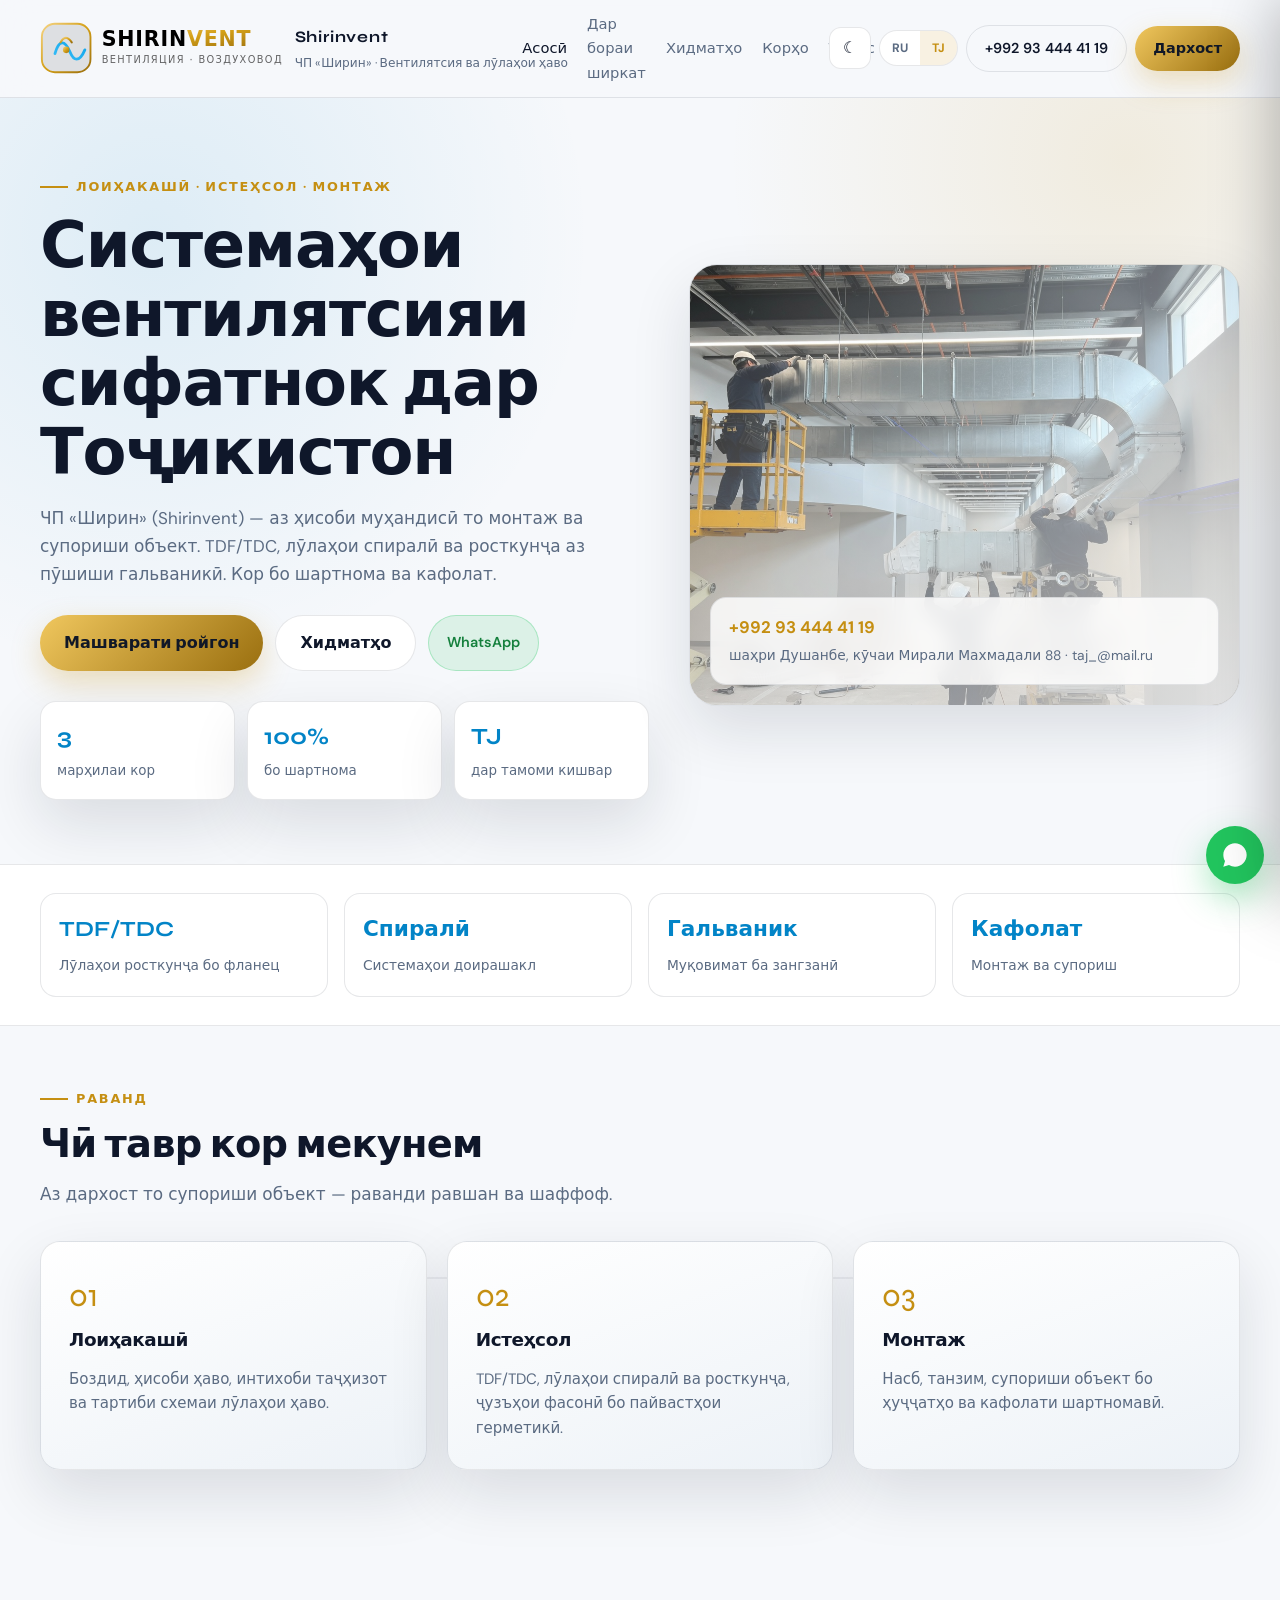
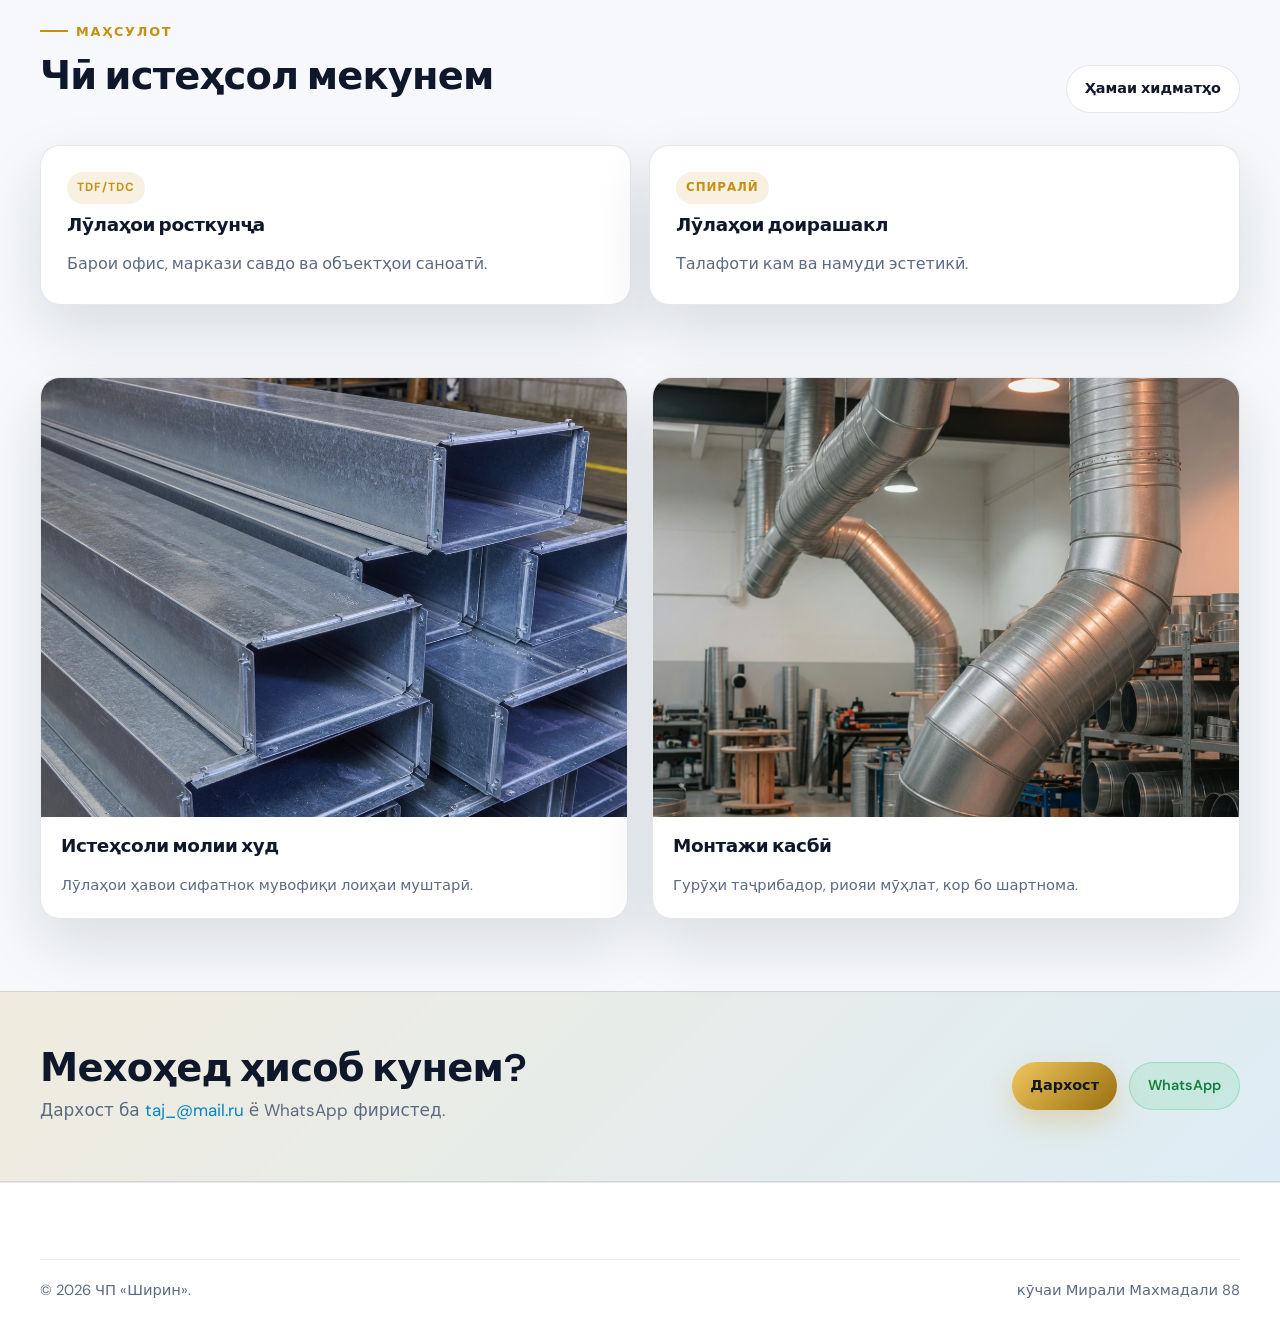
==== commit b4e3c635: "Professional responsive layout and mobile drawer header Add full-screen slide drawer with overlay, c" ====
--- a/tj/index.html
+++ b/tj/index.html
@@ -2,7 +2,7 @@
 <html lang="tg">
 <head>
   <meta charset="utf-8">
-  <meta name="viewport" content="width=device-width, initial-scale=1">
+  <meta name="viewport" content="width=device-width, initial-scale=1, viewport-fit=cover">
   <title>Shirinvent — Вентилятсия ва лӯлаҳои ҳаво</title>
   <meta name="description" content="ЧП «Ширин» — лоиҳакашӣ, истеҳсол ва монтаж. TDF/TDC, лӯлаҳои спиралӣ. Душанбе, кӯчаи Мирали Махмадали 88.">
   <link rel="icon" href="../assets/images/logo.svg" type="image/svg+xml">
@@ -18,18 +18,34 @@
   <div class="scroll-progress" aria-hidden="true"></div>
   <header class="topbar">
     <div class="shell topbar-inner">
-      <a class="brand" href="./index.html"><img class="brand-mark" src="../assets/images/logo.svg" alt="Shirinvent" width="260" height="60"><span class="brand-copy"><strong>Shirinvent</strong><span>ЧП «Ширин» · Вентилятсия ва лӯлаҳои ҳаво</span></span></a>
+      <a class="brand" href="./index.html"><img class="brand-mark brand-mark--full" src="../assets/images/logo.svg" alt="Shirinvent" width="260" height="60"><img class="brand-mark brand-mark--icon" src="../assets/images/logo-icon.svg" alt="" width="56" height="56" aria-hidden="true"><span class="brand-copy"><strong>Shirinvent</strong><span>ЧП «Ширин» · Вентилятсия ва лӯлаҳои ҳаво</span></span></a>
       <nav class="nav"><a aria-current="page" href="./index.html">Асосӣ</a><a href="./about.html">Дар бораи ширкат</a><a href="./services.html">Хидматҳо</a><a href="./gallery.html">Корҳо</a><a href="./contacts.html">Тамос</a></nav>
       <div class="header-actions">
         <button class="theme-toggle" type="button" data-theme-toggle aria-pressed="true" aria-label="Мавзӯъ"><span class="theme-icon-sun">☀</span><span class="theme-icon-moon">☾</span></button>
         <div class="lang-switch"><a href="../ru/index.html">RU</a><a class="active" href="./index.html">TJ</a></div>
         <a class="ghost" href="tel:+992934444119">+992 93 444 41 19</a>
         <a class="cta" href="./contacts.html#lead-form">Дархост</a>
-        <button class="menu-toggle" type="button" data-menu-button aria-expanded="false" aria-label="Меню">≡</button>
+        <a class="header-phone" href="tel:+992934444119" aria-label="Занг задан"><svg viewBox="0 0 24 24" fill="none" stroke="currentColor" stroke-width="2" stroke-linecap="round" aria-hidden="true"><path d="M22 16.92v3a2 2 0 01-2.18 2 19.79 19.79 0 01-8.63-3.07 19.5 19.5 0 01-6-6 19.79 19.79 0 01-3.07-8.67A2 2 0 014.11 2h3a2 2 0 012 1.72c.127.96.361 1.903.7 2.81a2 2 0 01-.45 2.11L8.09 9.91a16 16 0 006 6l1.27-1.27a2 2 0 012.11-.45c.907.339 1.85.573 2.81.7A2 2 0 0122 16.92z"/></svg></a><button class="menu-toggle" type="button" data-menu-button aria-expanded="false" aria-controls="mobile-menu" aria-label="Меню"><span class="menu-toggle-icon menu-toggle-icon--open" aria-hidden="true"><svg viewBox="0 0 24 24" fill="none" stroke="currentColor" stroke-width="2" stroke-linecap="round"><path d="M4 7h16M4 12h16M4 17h16"/></svg></span><span class="menu-toggle-icon menu-toggle-icon--close" aria-hidden="true"><svg viewBox="0 0 24 24" fill="none" stroke="currentColor" stroke-width="2" stroke-linecap="round"><path d="M6 6l12 12M18 6L6 18"/></svg></span></button>
       </div>
     </div>
-    <div class="shell mobile-panel" data-mobile-panel><nav><a href="./index.html">Асосӣ</a><a href="./about.html">Дар бораи ширкат</a><a href="./services.html">Хидматҳо</a><a href="./gallery.html">Корҳо</a><a href="./contacts.html">Тамос</a><a href="../ru/index.html">Русский</a></nav></div>
   </header>
+  <div class="mobile-overlay" data-mobile-overlay aria-hidden="true"></div>
+  <aside class="mobile-drawer" data-mobile-panel id="mobile-menu" aria-hidden="true">
+    <div class="mobile-drawer-head">
+      <span class="mobile-drawer-title">Меню</span>
+      <button class="menu-close" type="button" data-menu-close aria-label="Пӯшидан">×</button>
+    </div>
+    <nav class="mobile-drawer-nav"><a href="./index.html">Асосӣ</a><a href="./about.html">Дар бораи ширкат</a><a href="./services.html">Хидматҳо</a><a href="./gallery.html">Корҳо</a><a href="./contacts.html">Тамос</a><a href="../ru/index.html">Русский</a></nav>
+    <div class="mobile-drawer-tools">
+      <div class="lang-switch lang-switch--drawer"><a href="../ru/index.html">RU</a><a class="active" href="./index.html">TJ</a></div>
+      <button class="theme-toggle theme-toggle--drawer" type="button" data-theme-toggle aria-pressed="true" aria-label="Тема"><span class="theme-icon-sun">☀</span><span class="theme-icon-moon">☾</span></button>
+    </div>
+    <div class="mobile-drawer-cta">
+      <a class="cta cta-block" href="./contacts.html#lead-form">Дархост</a>
+      <a class="whatsapp cta-block" href="https://wa.me/992934444119">WhatsApp</a>
+      <a class="ghost cta-block" href="tel:+992934444119">+992 93 444 41 19</a>
+    </div>
+  </aside>
   <main>
     <section class="hero">
       <div class="shell hero-grid">
--- a/assets/css/styles.css
+++ b/assets/css/styles.css
@@ -44,17 +44,23 @@
 }
 
 :root {
-  --shell: min(1200px, calc(100% - 32px));
+  --shell: min(1200px, calc(100% - 40px));
   --radius: 20px;
   --font-display: "Syne", system-ui, sans-serif;
   --font-body: "DM Sans", system-ui, sans-serif;
-  --header-height: 76px;
+  --header-height: 72px;
+  --safe-top: env(safe-area-inset-top, 0px);
+  --safe-right: env(safe-area-inset-right, 0px);
+  --safe-bottom: env(safe-area-inset-bottom, 0px);
+  --safe-left: env(safe-area-inset-left, 0px);
 }
 
 *, *::before, *::after { box-sizing: border-box; }
 html {
   scroll-behavior: smooth;
   scroll-padding-top: calc(var(--header-height) + 16px);
+  -webkit-text-size-adjust: 100%;
+  text-size-adjust: 100%;
 }
 body {
   margin: 0;
@@ -65,7 +71,9 @@
   line-height: 1.65;
   -webkit-font-smoothing: antialiased;
   transition: background 0.35s ease, color 0.35s ease;
-}
+  overflow-x: clip;
+}
+body.menu-open { overflow: hidden; }
 img { max-width: 100%; display: block; height: auto; }
 a { color: inherit; text-decoration: none; }
 button, input, select, textarea { font: inherit; color: inherit; }
@@ -90,6 +98,7 @@
   left: 0;
   right: 0;
   z-index: 120;
+  padding-top: var(--safe-top);
   backdrop-filter: blur(18px);
   -webkit-backdrop-filter: blur(18px);
   background: var(--topbar-bg);
@@ -97,38 +106,63 @@
   transform: translateY(0);
   transition:
     transform 0.38s cubic-bezier(0.4, 0, 0.2, 1),
-    box-shadow 0.3s ease,
-    border-color 0.3s ease;
+    box-shadow 0.3s ease;
   will-change: transform;
 }
 .topbar--hidden { transform: translateY(-100%); }
-.topbar--compact .topbar-inner { padding-block: 8px; }
-.topbar--compact .brand-copy span { opacity: 0.7; }
+.topbar--compact .topbar-inner { padding-block: 10px; }
 .topbar--menu-open { transform: translateY(0) !important; }
-.topbar--menu-open .mobile-panel.open {
-  display: block;
-  border-top: 1px solid var(--border);
-  background: var(--topbar-bg);
-}
 .topbar-inner {
-  display: flex;
-  align-items: center;
-  justify-content: space-between;
-  gap: 16px;
-  padding: 14px 0;
+  display: grid;
+  grid-template-columns: auto 1fr auto;
+  align-items: center;
+  gap: 12px 20px;
+  padding: 12px 0;
   transition: padding 0.3s ease;
 }
-.brand { display: flex; align-items: center; gap: 14px; min-width: 0; flex-shrink: 0; }
-.brand-mark { height: 56px; width: auto; flex-shrink: 0; color: var(--text); }
-.brand-copy { display: grid; gap: 2px; min-width: 0; }
+.brand {
+  display: flex;
+  align-items: center;
+  gap: 12px;
+  min-width: 0;
+  max-width: 100%;
+}
+.brand-mark {
+  height: clamp(40px, 8vw, 56px);
+  width: auto;
+  flex-shrink: 0;
+  color: var(--text);
+}
+.brand-mark--icon { display: none; }
+.brand-copy {
+  display: grid;
+  gap: 2px;
+  min-width: 0;
+  overflow: hidden;
+}
 .brand-copy strong {
   font-family: var(--font-display);
-  font-size: 1rem;
+  font-size: clamp(0.88rem, 2.4vw, 1rem);
   letter-spacing: 0.05em;
-}
-.brand-copy span { color: var(--muted); font-size: 0.76rem; }
-
-.nav { display: flex; gap: 20px; align-items: center; }
+  white-space: nowrap;
+  overflow: hidden;
+  text-overflow: ellipsis;
+}
+.brand-copy span {
+  color: var(--muted);
+  font-size: 0.76rem;
+  white-space: nowrap;
+  overflow: hidden;
+  text-overflow: ellipsis;
+}
+
+.nav {
+  display: flex;
+  gap: 20px;
+  align-items: center;
+  justify-content: center;
+  min-width: 0;
+}
 .nav a {
   color: var(--muted);
   font-size: 0.92rem;
@@ -137,7 +171,27 @@
 }
 .nav a:hover, .nav a[aria-current="page"] { color: var(--text); }
 
-.header-actions { display: flex; align-items: center; gap: 10px; flex-wrap: wrap; justify-content: flex-end; }
+.header-actions {
+  display: flex;
+  align-items: center;
+  gap: 8px;
+  flex-shrink: 0;
+  justify-content: flex-end;
+}
+.header-actions--desktop { display: flex; }
+.header-phone {
+  display: none;
+  align-items: center;
+  justify-content: center;
+  width: 42px;
+  height: 42px;
+  border-radius: 12px;
+  border: 1px solid var(--border);
+  background: var(--bg-elevated);
+  color: var(--sky);
+  flex-shrink: 0;
+}
+.header-phone svg { width: 18px; height: 18px; }
 
 .theme-toggle,
 .lang-switch a,
@@ -227,34 +281,131 @@
   border: 1px solid var(--border);
   background: var(--bg-elevated);
   color: var(--text);
-  font-size: 1.25rem;
   cursor: pointer;
-}
-.mobile-panel {
-  display: none;
-  padding-bottom: 16px;
-  max-height: calc(100dvh - var(--header-height));
+  position: relative;
+  flex-shrink: 0;
+}
+.menu-toggle-icon {
+  position: absolute;
+  inset: 0;
+  display: grid;
+  place-items: center;
+  transition: opacity 0.2s, transform 0.2s;
+}
+.menu-toggle-icon svg { width: 20px; height: 20px; }
+.menu-toggle-icon--close { opacity: 0; transform: scale(0.8); }
+.menu-toggle[aria-expanded="true"] .menu-toggle-icon--open { opacity: 0; transform: scale(0.8); }
+.menu-toggle[aria-expanded="true"] .menu-toggle-icon--close { opacity: 1; transform: scale(1); }
+
+.mobile-overlay {
+  position: fixed;
+  inset: 0;
+  z-index: 140;
+  background: rgba(0, 0, 0, 0.52);
+  opacity: 0;
+  visibility: hidden;
+  transition: opacity 0.32s ease, visibility 0.32s;
+  -webkit-tap-highlight-color: transparent;
+}
+.mobile-overlay.visible {
+  opacity: 1;
+  visibility: visible;
+}
+
+.mobile-drawer {
+  position: fixed;
+  top: 0;
+  right: 0;
+  bottom: 0;
+  z-index: 150;
+  width: min(100%, 380px);
+  padding:
+    calc(16px + var(--safe-top))
+    calc(20px + var(--safe-right))
+    calc(20px + var(--safe-bottom))
+    calc(20px + var(--safe-left));
+  background: var(--bg-elevated);
+  border-left: 1px solid var(--border);
+  box-shadow: -24px 0 60px rgba(0, 0, 0, 0.28);
+  display: flex;
+  flex-direction: column;
+  gap: 16px;
+  transform: translateX(105%);
+  transition: transform 0.36s cubic-bezier(0.4, 0, 0.2, 1);
   overflow-y: auto;
-}
-.mobile-panel nav { display: grid; gap: 4px; padding-top: 8px; }
-.mobile-panel a {
+  overscroll-behavior: contain;
+}
+.mobile-drawer.open { transform: translateX(0); }
+.mobile-drawer-head {
+  display: flex;
+  align-items: center;
+  justify-content: space-between;
+  gap: 12px;
+  padding-bottom: 8px;
+  border-bottom: 1px solid var(--border);
+}
+.mobile-drawer-title {
+  font-family: var(--font-display);
+  font-size: 1.1rem;
+  letter-spacing: 0.04em;
+}
+.menu-close {
+  width: 40px;
+  height: 40px;
+  border-radius: 12px;
+  border: 1px solid var(--border);
+  background: var(--bg-card);
   color: var(--text);
-  font-weight: 500;
+  font-size: 1.5rem;
+  line-height: 1;
+  cursor: pointer;
+}
+.mobile-drawer-nav {
+  display: grid;
+  gap: 6px;
+}
+.mobile-drawer-nav a {
+  display: flex;
+  align-items: center;
+  min-height: 48px;
   padding: 12px 14px;
-  border-radius: 12px;
-  transition: background 0.2s;
-}
-.mobile-panel a:hover,
-.mobile-panel a[aria-current="page"] {
+  border-radius: 14px;
+  color: var(--text);
+  font-weight: 600;
+  font-size: 1rem;
+  transition: background 0.2s, color 0.2s;
+}
+.mobile-drawer-nav a:hover,
+.mobile-drawer-nav a[aria-current="page"] {
   background: var(--accent-soft);
   color: var(--accent);
 }
-.mobile-panel.open { display: block; }
+.mobile-drawer-tools {
+  display: flex;
+  align-items: center;
+  justify-content: space-between;
+  gap: 12px;
+  padding-top: 8px;
+  border-top: 1px solid var(--border);
+}
+.lang-switch--drawer { flex: 1; }
+.theme-toggle--drawer { flex-shrink: 0; }
+.mobile-drawer-cta {
+  display: grid;
+  gap: 10px;
+  margin-top: auto;
+  padding-top: 8px;
+}
+.cta-block {
+  width: 100%;
+  min-height: 48px;
+  border-radius: 14px;
+}
 
 .float-wa {
   position: fixed;
-  right: 20px;
-  bottom: 20px;
+  right: calc(16px + var(--safe-right));
+  bottom: calc(16px + var(--safe-bottom));
   z-index: 90;
   width: 58px;
   height: 58px;
@@ -316,8 +467,18 @@
 h1 { font-size: clamp(2.2rem, 5vw, 4rem); }
 h2 { font-size: clamp(1.7rem, 3vw, 2.5rem); }
 h3 { font-size: 1.15rem; }
-.lead { color: var(--muted); font-size: 1.06rem; max-width: 58ch; }
-.hero-actions { display: flex; flex-wrap: wrap; gap: 12px; margin-top: 26px; }
+.lead {
+  color: var(--muted);
+  font-size: clamp(0.98rem, 2.6vw, 1.06rem);
+  max-width: 58ch;
+}
+.hero-actions {
+  display: flex;
+  flex-wrap: wrap;
+  gap: 12px;
+  margin-top: 26px;
+}
+.hero-actions > * { min-width: 0; }
 .hero-metrics {
   display: grid;
   grid-template-columns: repeat(3, 1fr);
@@ -375,8 +536,17 @@
   background: rgba(255, 255, 255, 0.82);
   border-color: var(--border);
 }
-.hero-badge strong { color: var(--accent); font-size: 1.05rem; display: block; }
-.hero-badge span { color: var(--muted); font-size: 0.86rem; }
+.hero-badge strong {
+  color: var(--accent);
+  font-size: clamp(0.95rem, 3vw, 1.05rem);
+  display: block;
+  word-break: break-word;
+}
+.hero-badge span {
+  color: var(--muted);
+  font-size: clamp(0.78rem, 2.6vw, 0.86rem);
+  word-break: break-word;
+}
 
 .section { padding: 72px 0; }
 .section-head {
@@ -695,7 +865,9 @@
 @media (prefers-reduced-motion: reduce) {
   html { scroll-behavior: auto; }
   [data-reveal] { opacity: 1; transform: none; transition: none; }
-  .topbar { transition: none; }
+  .topbar,
+  .mobile-drawer,
+  .mobile-overlay { transition: none; }
   .card:hover,
   .media-card:hover,
   .process-card:hover,
@@ -712,34 +884,113 @@
 }
 .map-embed iframe { width: 100%; height: 260px; border: 0; display: block; }
 
+/* ── Tablet landscape / small laptop ── */
+@media (max-width: 1200px) {
+  :root { --shell: min(1200px, calc(100% - 36px)); }
+  .nav { gap: 14px; }
+  .nav a { font-size: 0.88rem; }
+}
+
+/* ── Tablet portrait ── */
 @media (max-width: 1024px) {
-  .nav, .header-actions .ghost { display: none; }
-  .menu-toggle { display: inline-grid; place-items: center; }
-  .hero-grid, .split, .contact-grid, .cards, .products-grid, .gallery-grid,
-  .footer-grid, .cta-band-inner, .process-track, .info-strip-grid,
+  :root { --shell: min(1200px, calc(100% - 28px)); }
+  .topbar-inner { grid-template-columns: 1fr auto; }
+  .nav,
+  .header-actions .ghost,
+  .header-actions .theme-toggle,
+  .header-actions .lang-switch,
+  .header-actions .cta { display: none; }
+  .header-phone,
+  .menu-toggle { display: inline-flex; }
+  .brand-mark--full { display: none; }
+  .brand-mark--icon { display: block; height: 44px; width: 44px; }
+  .brand-copy { display: none; }
+  .hero-grid,
+  .split,
+  .contact-grid,
+  .cards,
+  .products-grid,
+  .gallery-grid,
+  .footer-grid,
+  .cta-band-inner,
+  .process-track,
   .industries-grid { grid-template-columns: 1fr; }
-  .hero-metrics { grid-template-columns: repeat(3, 1fr); }
+  .info-strip-grid { grid-template-columns: repeat(2, 1fr); }
+  .hero-metrics { grid-template-columns: repeat(3, minmax(0, 1fr)); }
   .form-grid.two { grid-template-columns: 1fr; }
-  .section-head { flex-direction: column; align-items: start; }
+  .section-head {
+    flex-direction: column;
+    align-items: flex-start;
+  }
+  .section-head .cta-outline { width: 100%; justify-content: center; }
   .process-track::before { display: none; }
-  .brand-copy span { display: none; }
-}
-
-@media (max-width: 640px) {
+  .page-hero { padding: 44px 0 28px; }
+  .section { padding: 56px 0; }
+  .cta-band { padding: 44px 0; }
+  .cta-band-inner {
+    flex-direction: column;
+    align-items: stretch;
+  }
+  .cta-band-inner .hero-actions { width: 100%; }
+  .cta-band-inner .hero-actions > * { flex: 1 1 auto; }
+}
+
+/* ── Large phones ── */
+@media (max-width: 768px) {
+  :root { --shell: min(1200px, calc(100% - 24px)); }
+  .hero { padding: 40px 0 48px; }
+  .hero-grid { gap: 28px; }
+  .hero-visual { min-height: clamp(240px, 52vw, 360px); border-radius: 22px; }
+  .hero-visual img { min-height: clamp(240px, 52vw, 360px); }
+  .hero-badge { left: 14px; right: 14px; bottom: 14px; padding: 14px; }
+  .hero-metrics { grid-template-columns: 1fr; gap: 10px; }
+  .hero-actions { flex-direction: column; width: 100%; }
+  .hero-actions > .cta,
+  .hero-actions > .cta-lg,
+  .hero-actions > .cta-outline,
+  .hero-actions > .whatsapp { width: 100%; }
+  .info-strip-grid { grid-template-columns: 1fr; }
+  .gallery-grid { grid-template-columns: repeat(2, minmax(0, 1fr)); }
+  .footer-grid { grid-template-columns: repeat(2, minmax(0, 1fr)); }
+  .inline-actions { flex-direction: column; }
+  .inline-actions > * { width: 100%; }
+  .form-actions { flex-direction: column; }
+  .form-actions > * { width: 100%; }
+  .map-embed iframe { height: 220px; }
+}
+
+/* ── Small phones ── */
+@media (max-width: 480px) {
   :root { --shell: min(1200px, calc(100% - 20px)); }
-  .header-actions .cta { display: none; }
-  .brand-mark { height: 48px; }
-  .brand-copy strong { font-size: 0.92rem; }
-  .topbar-inner { padding: 10px 0; gap: 10px; }
-  .float-wa { right: 14px; bottom: 14px; width: 52px; height: 52px; }
-  h1 { font-size: 2rem; }
-  .hero { padding-top: 32px; padding-bottom: 48px; }
-  .hero-visual { min-height: 280px; }
-  .hero-visual img { min-height: 280px; }
-  .hero-metrics { grid-template-columns: 1fr; }
-  .hero-actions { gap: 10px; }
-  .hero-actions .cta-lg { width: 100%; }
-  .cta-band-inner { align-items: flex-start; }
-  .footer-bottom { flex-direction: column; }
-  .info-strip-grid { grid-template-columns: repeat(2, 1fr); }
+  .topbar-inner { padding: 10px 0; gap: 8px; }
+  .brand-mark--icon { height: 40px; width: 40px; }
+  .theme-toggle,
+  .header-phone,
+  .menu-toggle { width: 40px; height: 40px; }
+  .mobile-drawer { width: 100%; border-left: none; }
+  h1 { font-size: clamp(1.75rem, 8.5vw, 2.1rem); }
+  h2 { font-size: clamp(1.45rem, 6.5vw, 1.85rem); }
+  .section { padding: 44px 0; }
+  .process-section { padding: 44px 0 52px; }
+  .info-strip { padding: 20px 0; }
+  .card,
+  .process-card,
+  .product-card,
+  .contact-card,
+  .form-panel,
+  .panel { padding: 20px; }
+  .gallery-grid { grid-template-columns: 1fr; }
+  .footer-grid { grid-template-columns: 1fr; }
+  .footer-bottom { flex-direction: column; align-items: flex-start; }
+  .float-wa { width: 52px; height: 52px; }
+  .float-wa svg { width: 24px; height: 24px; }
+  .eyebrow,
+  .section-kicker { font-size: 0.72rem; letter-spacing: 0.1em; }
+}
+
+/* ── Very narrow (iPhone SE etc.) ── */
+@media (max-width: 360px) {
+  .header-actions { gap: 6px; }
+  .lang-switch a { padding: 6px 10px; }
+  .mobile-drawer-nav a { font-size: 0.95rem; min-height: 44px; }
 }
